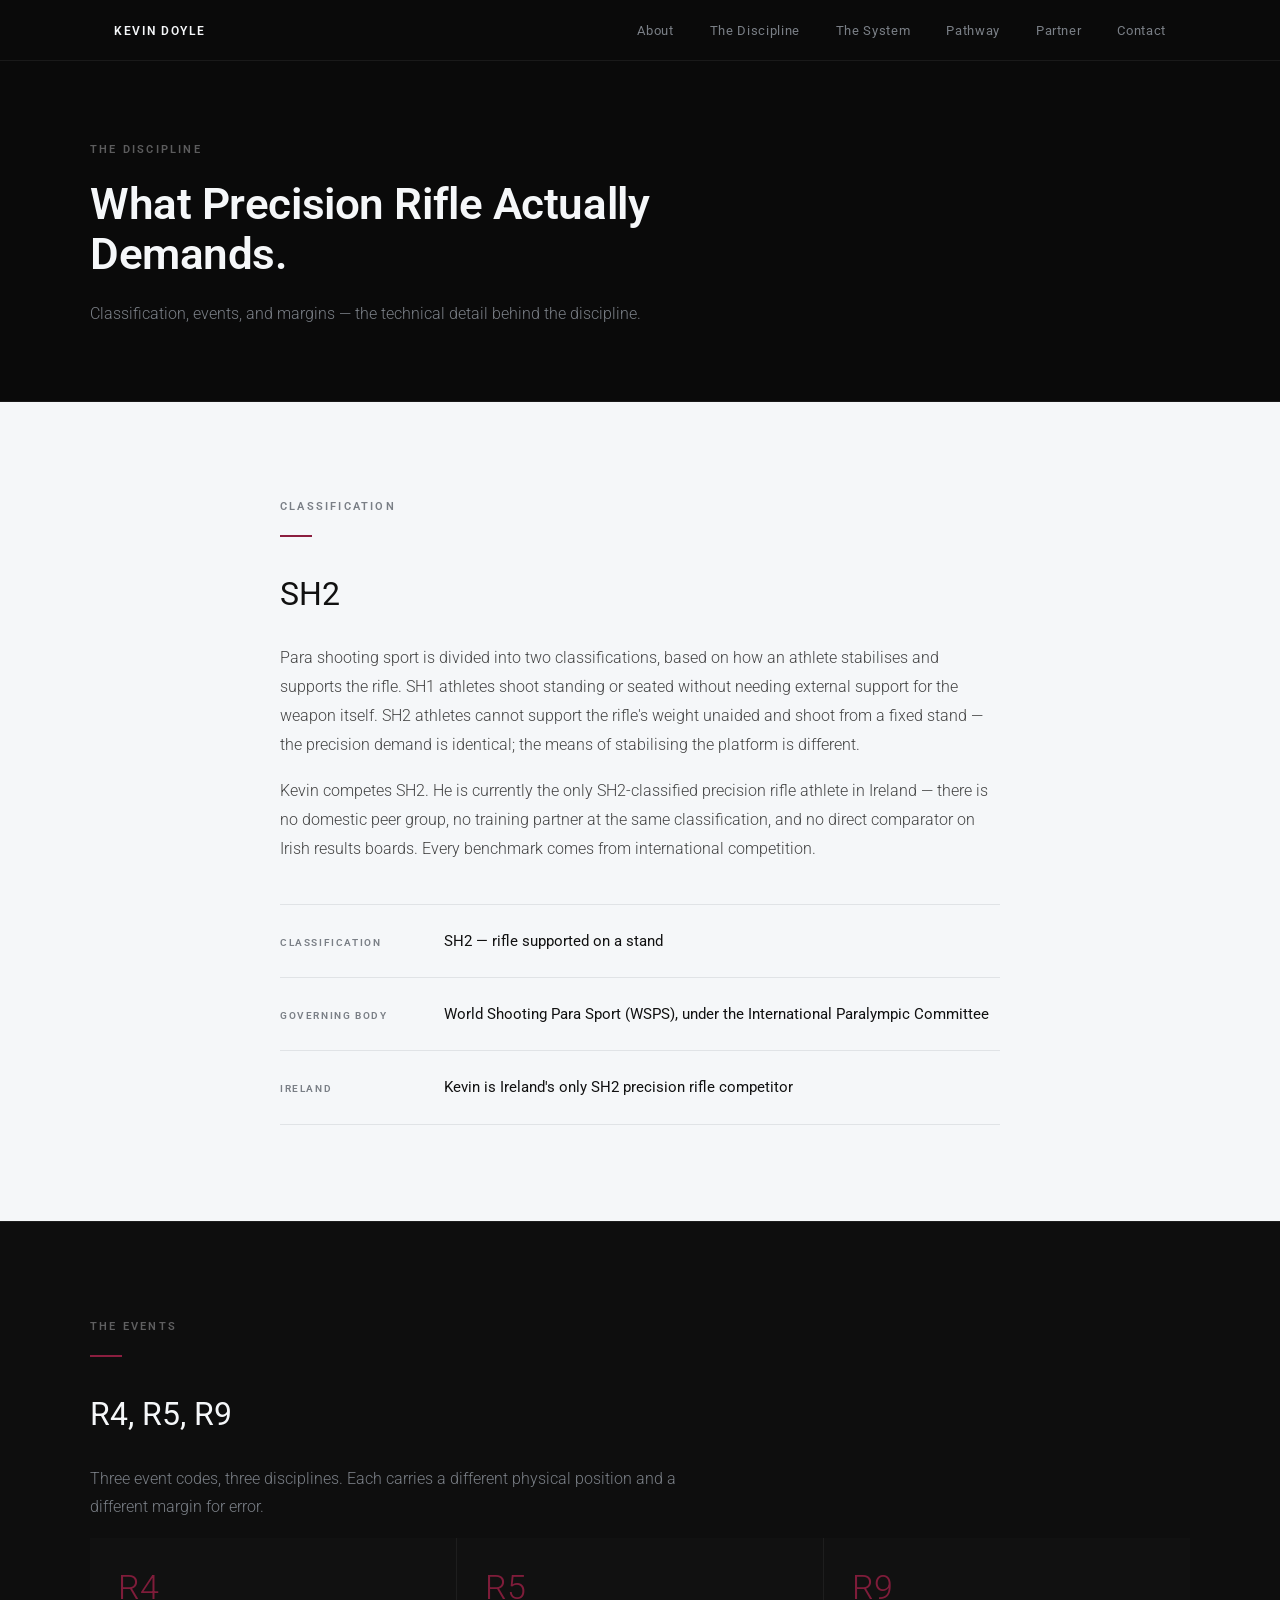
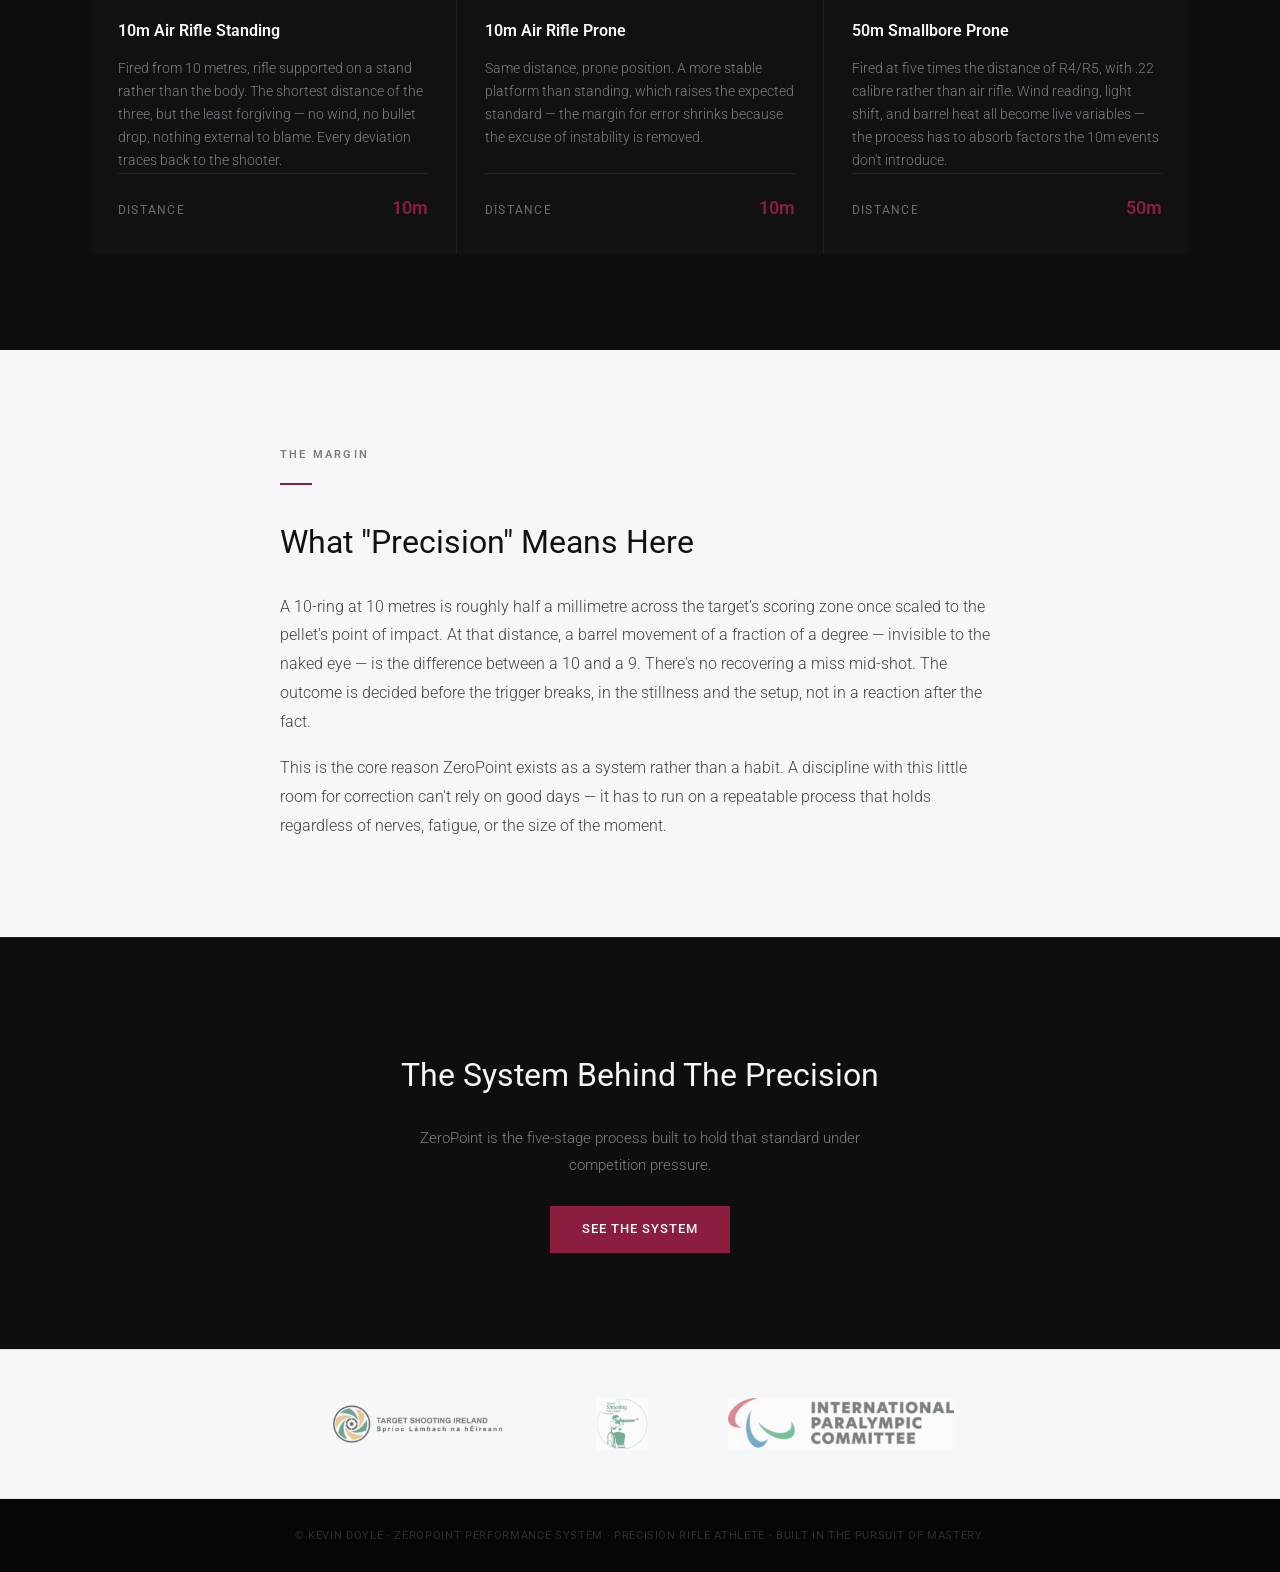
==== the-discipline.html @ f24d2ac5 "Updated pages and folders" ====
<!DOCTYPE html>
<html lang="en-GB">

<head>
    <!-- Google tag (gtag.js) -->
    <script async src="https://www.googletagmanager.com/gtag/js?id=G-MNPKL9EB6D"></script>
    <script>
        window.dataLayer = window.dataLayer || [];

        function gtag() {
            dataLayer.push(arguments);
        }
        gtag('js', new Date());

        gtag('config', 'G-MNPKL9EB6D');
    </script>
    <script type="text/javascript">
        (function (c, l, a, r, i, t, y) {
            c[a] = c[a] || function () {
                (c[a].q = c[a].q || []).push(arguments)
            };
            t = l.createElement(r);
            t.async = 1;
            t.src = "https://www.clarity.ms/tag/" + i;
            y = l.getElementsByTagName(r)[0];
            y.parentNode.insertBefore(t, y);
        })(window, document, "clarity", "script", "xsypkdxcrq");
    </script>
    <meta charset="UTF-8">
    <meta name="viewport" content="width=device-width, initial-scale=1">
    <title>The Discipline | Kevin Doyle — Precision Rifle Explained</title>
    <meta name="description"
        content="What SH2 classification means, what R4, R5 and R9 actually involve, and what a precision rifle event demands. A technical explainer for those new to the sport.">
    <meta property="og:title" content="The Discipline | Kevin Doyle">
    <meta property="og:description"
        content="What precision rifle competition actually involves — classification, events, and demand.">
    <meta property="og:url" content="https://kevindoyleparalympian.com/the-discipline.html">
    <link rel="canonical" href="https://kevindoyleparalympian.com/the-discipline.html">
    <link rel="preconnect" href="https://fonts.googleapis.com">
    <link rel="preconnect" href="https://fonts.gstatic.com" crossorigin>
    <link href="https://fonts.googleapis.com/css2?family=Roboto:ital,wght@0,300;0,400;0,500;0,600;1,300&display=swap"
        rel="stylesheet">
    <link rel="stylesheet" href="assets/CSS/styles.css">

</head>

<body>

    <!-- NAV -->
    <nav>
        <div class="nav-inner">
            <a href="index.html"><span class="nav-brand">Kevin Doyle</span></a>
            <button class="nav-toggle" aria-label="Toggle menu"
                onclick="this.nextElementSibling.classList.toggle('open')">
                <span></span><span></span><span></span>
            </button>
            <ul class="nav-links">
                <li><a href="index.html#about">About</a></li>
                <li><a href="the-discipline.html">The Discipline</a></li>
                <li><a href="zeropoint-os.html">The System</a></li>
                <li><a href="index.html#mission">Pathway</a></li>
                <li><a href="index.html#partner">Partner</a></li>
                <li><a href="index.html#contact">Contact</a></li>
            </ul>
        </div>
    </nav>

    <!-- PAGE HERO -->
    <section id="page-hero">
        <div class="page-hero-inner">
            <p class="eyebrow eyebrow--light">The Discipline</p>
            <h1 class="page-hero-title">What Precision Rifle Actually Demands.</h1>
            <p class="page-hero-sub">Classification, events, and margins — the technical detail behind the discipline.
            </p>
        </div>
    </section>

    <!-- CLASSIFICATION -->
    <section class="content-section content-section--white">
        <div class="content-inner content-inner--narrow">
            <p class="eyebrow">Classification</p>
            <div class="rule"></div>
            <h2 class="section-title">SH2</h2>
            <p class="body-text">Para shooting sport is divided into two classifications, based on how an athlete
                stabilises and supports the rifle. SH1 athletes shoot standing or seated without needing external
                support for the weapon itself. SH2 athletes cannot support the rifle's weight unaided and shoot from a
                fixed stand — the precision demand is identical; the means of stabilising the platform is different.</p>
            <p class="body-text">Kevin competes SH2. He is currently the only SH2-classified precision rifle athlete in
                Ireland — there is no domestic peer group, no training partner at the same classification, and no direct
                comparator on Irish results boards. Every benchmark comes from international competition.</p>

            <div style="margin-top: 2.5rem;">
                <div class="class-row">
                    <span class="class-label">Classification</span>
                    <span class="class-value">SH2 — rifle supported on a stand</span>
                </div>
                <div class="class-row">
                    <span class="class-label">Governing Body</span>
                    <span class="class-value">World Shooting Para Sport (WSPS), under the International Paralympic
                        Committee</span>
                </div>
                <div class="class-row">
                    <span class="class-label">Ireland</span>
                    <span class="class-value">Kevin is Ireland's only SH2 precision rifle competitor</span>
                </div>
            </div>
        </div>
    </section>

    <!-- EVENTS: R4 / R5 / R9 -->
    <section class="content-section content-section--dark">
        <div class="content-inner">
            <p class="eyebrow eyebrow--light">The Events</p>
            <div class="rule"></div>
            <h2 class="section-title" style="color: var(--cool-white);">R4, R5, R9</h2>
            <p class="body-text" style="max-width: 640px; margin-bottom: 1rem;">Three event codes, three disciplines.
                Each carries a different physical position and a different margin for error.</p>

            <div class="event-grid">
                <div class="event-card">
                    <p class="event-card-code">R4</p>
                    <h3 class="event-card-title">10m Air Rifle Standing</h3>
                    <p class="event-card-body">Fired from 10 metres, rifle supported on a stand rather than the body.
                        The shortest distance of the three, but the least forgiving — no wind, no bullet drop, nothing
                        external to blame. Every deviation traces back to the shooter.</p>
                    <div class="event-spec"><span>Distance</span><span>10m</span></div>
                </div>
                <div class="event-card">
                    <p class="event-card-code">R5</p>
                    <h3 class="event-card-title">10m Air Rifle Prone</h3>
                    <p class="event-card-body">Same distance, prone position. A more stable platform than standing,
                        which raises the expected standard — the margin for error shrinks because the excuse of
                        instability is removed.</p>
                    <div class="event-spec"><span>Distance</span><span>10m</span></div>
                </div>
                <div class="event-card">
                    <p class="event-card-code">R9</p>
                    <h3 class="event-card-title">50m Smallbore Prone</h3>
                    <p class="event-card-body">Fired at five times the distance of R4/R5, with .22 calibre rather than
                        air rifle. Wind reading, light shift, and barrel heat all become live variables — the process
                        has to absorb factors the 10m events don't introduce.</p>
                    <div class="event-spec"><span>Distance</span><span>50m</span></div>
                </div>
            </div>
        </div>
    </section>

    <!-- WHAT THE MARGIN ACTUALLY MEANS -->
    <section class="content-section content-section--white">
        <div class="content-inner content-inner--narrow">
            <p class="eyebrow">The Margin</p>
            <div class="rule"></div>
            <h2 class="section-title">What "Precision" Means Here</h2>
            <p class="body-text">A 10-ring at 10 metres is roughly half a millimetre across the target's scoring zone
                once scaled to the pellet's point of impact. At that distance, a barrel movement of a fraction of a
                degree — invisible to the naked eye — is the difference between a 10 and a 9. There's no recovering a
                miss mid-shot. The outcome is decided before the trigger breaks, in the stillness and the setup, not in
                a reaction after the fact.</p>
            <p class="body-text">This is the core reason ZeroPoint exists as a system rather than a habit. A discipline
                with this little room for correction can't rely on good days — it has to run on a repeatable process
                that holds regardless of nerves, fatigue, or the size of the moment.</p>
        </div>
    </section>

    <!-- CTA -->
    <section class="content-section content-section--dark">
        <div class="content-inner cta-band">
            <h2 class="section-title" style="color: var(--cool-white);">The System Behind The Precision</h2>
            <p class="cta-text">ZeroPoint is the five-stage process built to hold that standard under competition
                pressure.</p>
            <a href="zeropoint-os.html" class="btn btn-primary">See The System</a>
        </div>
    </section>

    <!-- LOGO BAND -->
    <div class="logo-band">
        <div class="logo-band-inner">
            <img src="assets/img/Target-Shooting-Ireland_Final_300-300x82.png" alt="Target Shooting Ireland">
            <img src="assets/img/world-shooting-para-sports-300x300.jpg" alt="World Shooting Para Sport">
            <img src="assets/img/ipc-300x69.png" alt="International Paralympic Committee">
        </div>
    </div>

    <!-- FOOTER -->
    <footer>
        <div class="footer-inner" style="max-width:var(--max-w);margin:0 auto;">
            <p class="footer-copy">© Kevin Doyle · ZeroPoint Performance System · Precision Rifle Athlete · Built in the
                pursuit of mastery.</p>
        </div>
    </footer>

</body>

</html>
---- assets/CSS/styles.css ----
/* ══════════════════════════════════════════════════
   ZEROPOINT — SHARED STYLESHEET
   Used by: index.html, the-discipline.html, zeropoint-os.html
   Any future page should link this file rather than
   duplicating styles inline.
   ══════════════════════════════════════════════════ */

/* ── TOKENS ─────────────────────────────────────── */
:root {
  --near-black: #0A0A0A;
  --cool-white: #F5F7F9;
  --primary-text: #111111;
  --mid-grey: #7A7F86;
  --crimson: #8B1E3F;
  --font: 'Roboto', sans-serif;
  --max-w: 1100px;
  --section-pad: 6rem 1.5rem;
}

/* ── RESET ──────────────────────────────────────── */
*, *::before, *::after { box-sizing: border-box; margin: 0; padding: 0; }
html { scroll-behavior: smooth; }
body {
  font-family: var(--font);
  background: var(--cool-white);
  color: var(--primary-text);
  font-size: 16px;
  line-height: 1.6;
  -webkit-font-smoothing: antialiased;
}
img { display: block; max-width: 100%; }
a { color: inherit; text-decoration: none; }

/* ── NAV ────────────────────────────────────────── */
nav { position: sticky; top: 0; z-index: 100; background: var(--near-black); border-bottom: 1px solid #1a1a1a; }
.nav-inner { max-width: var(--max-w); margin: 0 auto; padding: 0 1.5rem; height: 60px; display: flex; align-items: center; justify-content: space-between; }
.nav-brand { font-size: 12px; font-weight: 600; letter-spacing: 0.14em; text-transform: uppercase; color: var(--cool-white); }
.nav-links { display: flex; gap: 2.25rem; list-style: none; }
.nav-links a { font-size: 13px; font-weight: 400; color: var(--mid-grey); letter-spacing: 0.05em; transition: color 0.2s; }
.nav-links a:hover { color: var(--cool-white); }
.nav-toggle { display: none; flex-direction: column; gap: 5px; background: none; border: none; cursor: pointer; padding: 4px; }
.nav-toggle span { display: block; width: 22px; height: 2px; background: var(--cool-white); transition: opacity 0.2s; }

/* ── SHARED UTILITIES ───────────────────────────── */
.wrap { max-width: var(--max-w); margin: 0 auto; }
.eyebrow { font-size: 11px; font-weight: 600; letter-spacing: 0.2em; text-transform: uppercase; color: var(--mid-grey); margin-bottom: 1.25rem; }
.eyebrow--light { color: rgba(245, 247, 249, 0.35); }
.rule { width: 2rem; height: 2px; background: var(--crimson); margin-bottom: 2rem; }
.btn { display: inline-block; font-family: var(--font); font-size: 13px; font-weight: 500; letter-spacing: 0.08em; text-transform: uppercase; padding: 0.8rem 2rem; transition: opacity 0.2s; cursor: pointer; }
.btn-primary { background: var(--crimson); color: var(--cool-white); }
.btn-primary:hover { opacity: 0.82; }

/* ══════════════════════════════════════════════════
   HOMEPAGE (index.html) SECTIONS
   ══════════════════════════════════════════════════ */

/* ── HERO ───────────────────────────────────────── */
#hero {
  background-color: var(--near-black);
  background-image:
    linear-gradient(90deg, rgba(10, 10, 10, 0.96) 0%, rgba(10, 10, 10, 0.80) 55%, rgba(10, 10, 10, 0.30) 100%),
    url('../img/Video-Lead-In-Image.webp');
  background-position: center right;
  background-size: cover;
  background-repeat: no-repeat;
  min-height: 92vh;
  display: flex;
  align-items: center;
  padding: 0 1.5rem;
  position: relative;
}
#hero::before {
  content: ''; position: absolute; right: 12%; top: 50%; transform: translateY(-50%);
  width: 480px; height: 480px; border-radius: 50%; border: 1px solid rgba(255, 255, 255, 0.05); pointer-events: none;
}
#hero::after {
  content: ''; position: absolute; right: 12%; top: 50%; transform: translateY(-50%);
  width: 280px; height: 280px; border-radius: 50%; border: 1px solid rgba(139, 30, 63, 0.18); pointer-events: none;
}
.hero-inner { max-width: var(--max-w); margin: 0 auto; position: relative; z-index: 1; }
.hero-label { font-size: 11px; font-weight: 600; letter-spacing: 0.2em; text-transform: uppercase; color: var(--crimson); margin-bottom: 1.75rem; }
.hero-title { font-size: clamp(2.2rem, 5.5vw, 3.75rem); font-weight: 600; color: var(--cool-white); line-height: 1.08; max-width: 700px; margin-bottom: 1.75rem; letter-spacing: -0.01em; }
.hero-sub { font-size: 1.05rem; font-weight: 300; color: var(--mid-grey); max-width: 500px; margin-bottom: 3rem; line-height: 1.75; }
.hero-sub strong { font-weight: 500; color: rgba(245, 247, 249, 0.85); }

/* ── IDENTITY (About + Philosophy) ───────── */
#about { background: var(--near-black); padding: var(--section-pad); border-top: 1px solid #1a1a1a; }
.about-inner { max-width: var(--max-w); margin: 0 auto; display: grid; grid-template-columns: 1fr 1fr; gap: 5rem; align-items: start; }
.about-title { font-size: clamp(1.5rem, 3vw, 2.1rem); font-weight: 400; color: var(--cool-white); line-height: 1.25; margin-bottom: 1.75rem; }
.about-body { font-size: 0.975rem; font-weight: 300; color: var(--mid-grey); line-height: 1.85; }
.about-body p+p { margin-top: 1.1rem; }
.about-stats { display: flex; flex-direction: column; gap: 0; border-top: 1px solid #1e1e1e; }
.stat-row { display: grid; grid-template-columns: 1fr 2fr; gap: 1.5rem; padding: 1.5rem 0; border-bottom: 1px solid #1e1e1e; align-items: baseline; }
.stat-label { font-size: 10px; font-weight: 600; letter-spacing: 0.18em; text-transform: uppercase; color: rgba(245, 247, 249, 0.25); }
.stat-value { font-size: 0.95rem; font-weight: 400; color: var(--cool-white); line-height: 1.5; }
.stat-value strong { font-weight: 600; color: var(--cool-white); }

/* ── ZERO POINT OS (homepage summary) ────────────── */
#system { background: #0e0e0e; padding: var(--section-pad); }
.system-inner { max-width: var(--max-w); margin: 0 auto; }
.system-header { max-width: 640px; margin-bottom: 3.5rem; }
.system-title { font-size: clamp(1.4rem, 3vw, 2rem); font-weight: 400; color: var(--cool-white); margin-bottom: 0.75rem; }
.system-sub { font-size: 0.975rem; font-weight: 300; color: var(--mid-grey); line-height: 1.8; }
.system-grid { display: grid; grid-template-columns: repeat(5, 1fr); gap: 1px; background: #1e1e1e; }
.system-card { background: #111; padding: 1.75rem 1.4rem; }
.system-card-num { font-size: 34px; font-weight: 300; letter-spacing: 0; color: var(--crimson); margin-bottom: 1rem; line-height: 1; opacity: 0.85; }
.system-card-title { font-size: 0.9rem; font-weight: 600; color: var(--cool-white); margin-bottom: 0.6rem; letter-spacing: 0.02em; }
.system-card-body { font-size: 0.8rem; font-weight: 300; color: var(--mid-grey); line-height: 1.6; }
.system-cta { margin-top: 3.5rem; margin-bottom: 3.5rem; text-align: center; }
.system-cta-link { display: inline-block; font-size: 0.85rem; font-weight: 500; letter-spacing: 0.04em; color: var(--cool-white); border-bottom: 1px solid var(--crimson); padding-bottom: 0.3rem; transition: opacity 0.2s; }
.system-cta-link:hover { opacity: 0.75; }

/* ── PATHWAY ─────────────────────────────────────── */
#mission { background: var(--cool-white); padding: var(--section-pad); border-top: 1px solid #e0e3e6; }
.mission-inner { max-width: var(--max-w); margin: 0 auto; display: grid; grid-template-columns: 1fr 1fr; gap: 5rem; align-items: start; }
.mission-title { font-size: clamp(1.4rem, 3vw, 2rem); font-weight: 400; color: var(--primary-text); margin-bottom: 1.5rem; }
.mission-body { font-size: 0.975rem; font-weight: 300; color: #444; line-height: 1.85; margin-bottom: 2.5rem; }

.timeline { display: flex; flex-direction: column; gap: 0; position: relative; }
.timeline-item { display: grid; grid-template-columns: 90px 1fr; gap: 1.5rem; padding: 1.25rem 0; border-bottom: 1px solid #e0e3e6; align-items: baseline; border-left: 2px solid transparent; padding-left: 1.1rem; margin-left: -1.1rem; }
.timeline-item:first-child { border-top: 1px solid #e0e3e6; }
.timeline-date { font-size: 10px; font-weight: 600; letter-spacing: 0.16em; text-transform: uppercase; color: var(--mid-grey); padding-top: 2px; }
.timeline-event { font-size: 0.925rem; font-weight: 400; color: var(--primary-text); line-height: 1.5; }
.timeline-event strong { font-weight: 600; color: var(--crimson); }
.timeline-item--future .timeline-event { color: var(--mid-grey); }
.timeline-item--future .timeline-date { color: rgba(122, 127, 134, 0.5); }
.timeline-item--done { border-left-color: var(--mid-grey); }
.timeline-item--current { border-left-color: var(--crimson); }
.timeline-item--current .timeline-date { color: var(--crimson); }
.timeline-item--future { border-left-color: #d8dbde; }
.timeline-status { display: inline-block; font-size: 9px; font-weight: 600; letter-spacing: 0.14em; text-transform: uppercase; margin-left: 0.6rem; padding: 0.15rem 0.5rem; border: 1px solid currentColor; }
.timeline-item--current .timeline-status { color: var(--crimson); }
.timeline-item--done .timeline-status { color: var(--mid-grey); }
.timeline-item--future .timeline-status { color: #b8bcc1; }

.mission-quote-block { padding-top: 1rem; }
.mission-quote { font-size: 1.35rem; font-weight: 300; color: var(--primary-text); line-height: 1.55; font-style: italic; padding-left: 1.5rem; border-left: 2px solid var(--crimson); margin-bottom: 1.5rem; }
.mission-quote-sub { font-size: 0.9rem; font-weight: 300; color: #555; line-height: 1.8; }
.mission-quote-sub em { display: block; font-style: normal; color: var(--mid-grey); font-size: 0.8rem; letter-spacing: 0.04em; text-transform: uppercase; margin-bottom: 0.9rem; }

/* ── PARTNER ────────────────────────────────────── */
#partner { background: var(--near-black); padding: var(--section-pad); }
.partner-inner { max-width: var(--max-w); margin: 0 auto; }
.partner-header { max-width: 640px; margin-bottom: 4rem; }
.partner-title { font-size: clamp(1.4rem, 3vw, 2rem); font-weight: 400; color: var(--cool-white); margin-bottom: 1.25rem; }
.partner-lead { font-size: 1rem; font-weight: 300; color: var(--mid-grey); line-height: 1.85; }
.partner-grid { display: grid; grid-template-columns: repeat(3, 1fr); gap: 1px; background: #1e1e1e; margin-bottom: 3.5rem; }
.partner-card { background: #111; padding: 2.25rem 2rem; }
.partner-card-title { font-size: 10px; font-weight: 600; letter-spacing: 0.2em; text-transform: uppercase; color: var(--crimson); margin-bottom: 1.25rem; }
.partner-card-body { font-size: 0.925rem; font-weight: 300; color: var(--mid-grey); line-height: 1.8; }
.partner-card-list { list-style: none; display: flex; flex-direction: column; gap: 0.6rem; }
.partner-card-list li { display: flex; align-items: flex-start; gap: 0.75rem; font-size: 0.925rem; font-weight: 300; color: var(--mid-grey); line-height: 1.55; }
.partner-card-list li::before { content: ''; display: block; flex-shrink: 0; width: 4px; height: 4px; border-radius: 50%; background: var(--mid-grey); margin-top: 0.6em; }
.partner-closing { padding-top: 1rem; border-top: 1px solid #1e1e1e; display: flex; align-items: center; justify-content: space-between; gap: 2rem; flex-wrap: wrap; }
.partner-closing-text { font-size: 1rem; font-weight: 300; color: rgba(245, 247, 249, 0.6); max-width: 520px; line-height: 1.75; }

/* ── CONTACT ────────────────────────────────────── */
#contact { background: var(--cool-white); padding: var(--section-pad); border-top: 1px solid #e0e3e6; }
.contact-inner { max-width: var(--max-w); margin: 0 auto; display: grid; grid-template-columns: 1fr 1fr; gap: 5rem; align-items: start; }
.contact-title { font-size: clamp(1.4rem, 3vw, 2rem); font-weight: 400; color: var(--primary-text); margin-bottom: 1.25rem; }
.contact-body { font-size: 0.975rem; font-weight: 300; color: #444; line-height: 1.85; margin-bottom: 2rem; }
.contact-email { display: inline-block; font-size: 0.975rem; font-weight: 500; color: var(--crimson); letter-spacing: 0.02em; margin-bottom: 0.5rem; }
.contact-email:hover { opacity: 0.75; }
.contact-response { font-size: 0.85rem; font-weight: 300; color: var(--mid-grey); margin-top: 0.5rem; }
.contact-detail { font-size: 0.9rem; font-weight: 300; color: #555; line-height: 1.85; padding-top: 2rem; border-top: 1px solid #e0e3e6; }
.contact-detail p+p { margin-top: 1rem; }

/* ══════════════════════════════════════════════════
   PAGE HERO — used by the-discipline.html, zeropoint-os.html
   (and any future dedicated page)
   ══════════════════════════════════════════════════ */
#page-hero { background: var(--near-black); padding: 5rem 1.5rem 4.5rem; border-bottom: 1px solid #1a1a1a; }
.page-hero-inner { max-width: var(--max-w); margin: 0 auto; }
.page-hero-title { font-size: clamp(1.9rem, 4.5vw, 2.75rem); font-weight: 600; color: var(--cool-white); line-height: 1.15; max-width: 640px; margin-bottom: 1.25rem; letter-spacing: -0.01em; }
.page-hero-sub { font-size: 1rem; font-weight: 300; color: var(--mid-grey); max-width: 560px; line-height: 1.8; }

/* ══════════════════════════════════════════════════
   THE-DISCIPLINE.HTML SECTIONS
   ══════════════════════════════════════════════════ */
.content-section { padding: var(--section-pad); }
.content-section--white { background: var(--cool-white); }
.content-section--dark { background: #0e0e0e; border-top: 1px solid #1e1e1e; }
.content-inner { max-width: var(--max-w); margin: 0 auto; }
.content-inner--narrow { max-width: 720px; margin: 0 auto; }
.section-title { font-size: clamp(1.4rem, 3vw, 2rem); font-weight: 400; margin-bottom: 1.5rem; }
.content-section--white .section-title { color: var(--primary-text); }
.content-section--dark .section-title { color: var(--cool-white); }
.body-text { font-size: 0.975rem; font-weight: 300; line-height: 1.85; }
.content-section--white .body-text { color: #444; }
.content-section--dark .body-text { color: var(--mid-grey); }
.body-text + .body-text { margin-top: 1.1rem; }

.class-row { display: grid; grid-template-columns: 140px 1fr; gap: 1.5rem; padding: 1.5rem 0; border-bottom: 1px solid #e0e3e6; align-items: baseline; }
.class-row:first-child { border-top: 1px solid #e0e3e6; }
.class-label { font-size: 10px; font-weight: 600; letter-spacing: 0.16em; text-transform: uppercase; color: var(--mid-grey); }
.class-value { font-size: 0.95rem; font-weight: 400; color: var(--primary-text); line-height: 1.6; }
.class-value strong { font-weight: 600; color: var(--crimson); }

.event-grid { display: grid; grid-template-columns: repeat(3, 1fr); gap: 1px; background: #1e1e1e; margin-top: 1rem; }
.event-card { background: #111; padding: 2rem 1.75rem; display: flex; flex-direction: column; height: 100%; }
.event-card-code { font-size: 34px; font-weight: 300; letter-spacing: 0; color: var(--crimson); margin-bottom: 1rem; line-height: 1; opacity: 0.9; }
.event-card-title { font-size: 1rem; font-weight: 600; color: var(--cool-white); margin-bottom: 0.9rem; line-height: 1.4; }
.event-card-body { font-size: 0.85rem; font-weight: 300; color: var(--mid-grey); line-height: 1.7; }
.event-card-body + .event-card-body { margin-top: 0.75rem; }
.event-spec { display: flex; justify-content: space-between; align-items: baseline; font-size: 0.78rem; color: rgba(245,247,249,0.4); margin-top: auto; padding-top: 1.25rem; border-top: 1px solid #222; letter-spacing: 0.02em; }
.event-spec span:first-child { text-transform: uppercase; letter-spacing: 0.1em; }
.event-spec span:last-child { color: var(--crimson); font-size: 1.1rem; font-weight: 600; letter-spacing: 0; }

.margin-block { display: grid; grid-template-columns: 1fr 1fr; gap: 3rem; margin-top: 1rem; }
.margin-stat { padding: 1.75rem 0; border-top: 1px solid #e0e3e6; }
.margin-stat-num { font-size: 2.1rem; font-weight: 300; color: var(--crimson); line-height: 1; margin-bottom: 0.75rem; }
.margin-stat-label { font-size: 0.85rem; font-weight: 400; color: #444; line-height: 1.6; }

.cta-band { text-align: center; padding-top: 1rem; }
.cta-text { font-size: 0.95rem; font-weight: 300; color: var(--mid-grey); max-width: 480px; margin: 0 auto 1.75rem; line-height: 1.75; }

/* ══════════════════════════════════════════════════
   ZEROPOINT-OS.HTML SECTIONS
   ══════════════════════════════════════════════════ */
#framing { background: var(--cool-white); padding: 4.5rem 1.5rem; border-bottom: 1px solid #e0e3e6; }
.framing-inner { max-width: 720px; margin: 0 auto; }
.framing-quote { font-size: 1.35rem; font-weight: 300; color: var(--primary-text); line-height: 1.55; font-style: italic; padding-left: 1.5rem; border-left: 2px solid var(--crimson); margin-bottom: 1.5rem; }
.framing-body { font-size: 0.975rem; font-weight: 300; color: #444; line-height: 1.85; }

.stage { padding: 4.5rem 1.5rem; border-bottom: 1px solid #1e1e1e; }
.stage--dark { background: #0e0e0e; }
.stage--darker { background: var(--near-black); }
.stage-inner { max-width: var(--max-w); margin: 0 auto; display: grid; grid-template-columns: 140px 1fr; gap: 3rem; align-items: start; }
.stage-num { font-size: 56px; font-weight: 300; color: var(--crimson); line-height: 1; opacity: 0.85; }
.stage-title { font-size: clamp(1.3rem, 2.5vw, 1.65rem); font-weight: 500; color: var(--cool-white); margin-bottom: 1.25rem; letter-spacing: 0.01em; }
.stage-body { font-size: 0.95rem; font-weight: 300; color: var(--mid-grey); line-height: 1.85; max-width: 640px; }
.stage-body p + p { margin-top: 1rem; }
.stage-apply { margin-top: 1.5rem; padding-top: 1.5rem; border-top: 1px solid #222; display: grid; grid-template-columns: 100px 1fr; gap: 1.25rem; }
.stage-apply-label { font-size: 10px; font-weight: 600; letter-spacing: 0.16em; text-transform: uppercase; color: rgba(245,247,249,0.3); padding-top: 2px; }
.stage-apply-body { font-size: 0.875rem; font-weight: 300; color: rgba(245,247,249,0.6); line-height: 1.7; max-width: 560px; }

#summary { background: var(--cool-white); padding: var(--section-pad); border-top: 1px solid #e0e3e6; }
.summary-inner { max-width: 720px; margin: 0 auto; text-align: center; }
.summary-title { font-size: clamp(1.4rem, 3vw, 2rem); font-weight: 400; color: var(--primary-text); margin-bottom: 1.25rem; }
.summary-body { font-size: 0.975rem; font-weight: 300; color: #444; line-height: 1.85; margin-bottom: 2.25rem; max-width: 560px; margin-left: auto; margin-right: auto; }

/* ══════════════════════════════════════════════════
   LOGO BAND & FOOTER — every page
   ══════════════════════════════════════════════════ */
.logo-band { background: var(--cool-white); padding: 3rem 1.5rem; border-top: 1px solid #e0e3e6; border-bottom: 1px solid #e0e3e6; }
.logo-band-inner { max-width: var(--max-w); margin: 0 auto; display: flex; align-items: center; justify-content: center; gap: 5rem; flex-wrap: wrap; }
.logo-band-inner img { height: 52px; width: auto; object-fit: contain; opacity: 0.6; filter: grayscale(30%); transition: opacity 0.2s; }
.logo-band-inner img:hover { opacity: 0.9; }

footer { background: #060606; padding: 1.75rem 1.5rem; }
.footer-copy { font-size: 11px; font-weight: 400; color: #2e2e2e; letter-spacing: 0.06em; text-align: center; text-transform: uppercase; }

/* ══════════════════════════════════════════════════
   RESPONSIVE — merged from all three pages
   ══════════════════════════════════════════════════ */
@media (max-width: 900px) {
  .about-inner, .mission-inner, .contact-inner { grid-template-columns: 1fr; gap: 3rem; }
  .system-grid { grid-template-columns: repeat(2, 1fr); }
  .partner-grid { grid-template-columns: 1fr; }
  .margin-block { grid-template-columns: 1fr; gap: 1rem; }
  .event-grid { grid-template-columns: 1fr; }
  .logo-band-inner { gap: 2.5rem; }
}

@media (max-width: 700px) {
  .stage-inner { grid-template-columns: 1fr; gap: 1rem; }
  .stage-num { font-size: 40px; }
  .stage-apply { grid-template-columns: 1fr; gap: 0.5rem; }
}

@media (max-width: 600px) {
  :root { --section-pad: 4rem 1.25rem; }
  .nav-links {
    display: none; flex-direction: column; position: absolute; top: 60px; left: 0; right: 0;
    background: var(--near-black); border-top: 1px solid #1a1a1a; padding: 1.25rem 1.5rem; gap: 1.1rem;
  }
  .nav-links.open { display: flex; }
  .nav-toggle { display: flex; }
  .system-grid { grid-template-columns: 1fr; }
  .partner-closing { flex-direction: column; align-items: flex-start; }
  .class-row { grid-template-columns: 1fr; gap: 0.4rem; }
  .logo-band-inner img { height: 38px; }
}
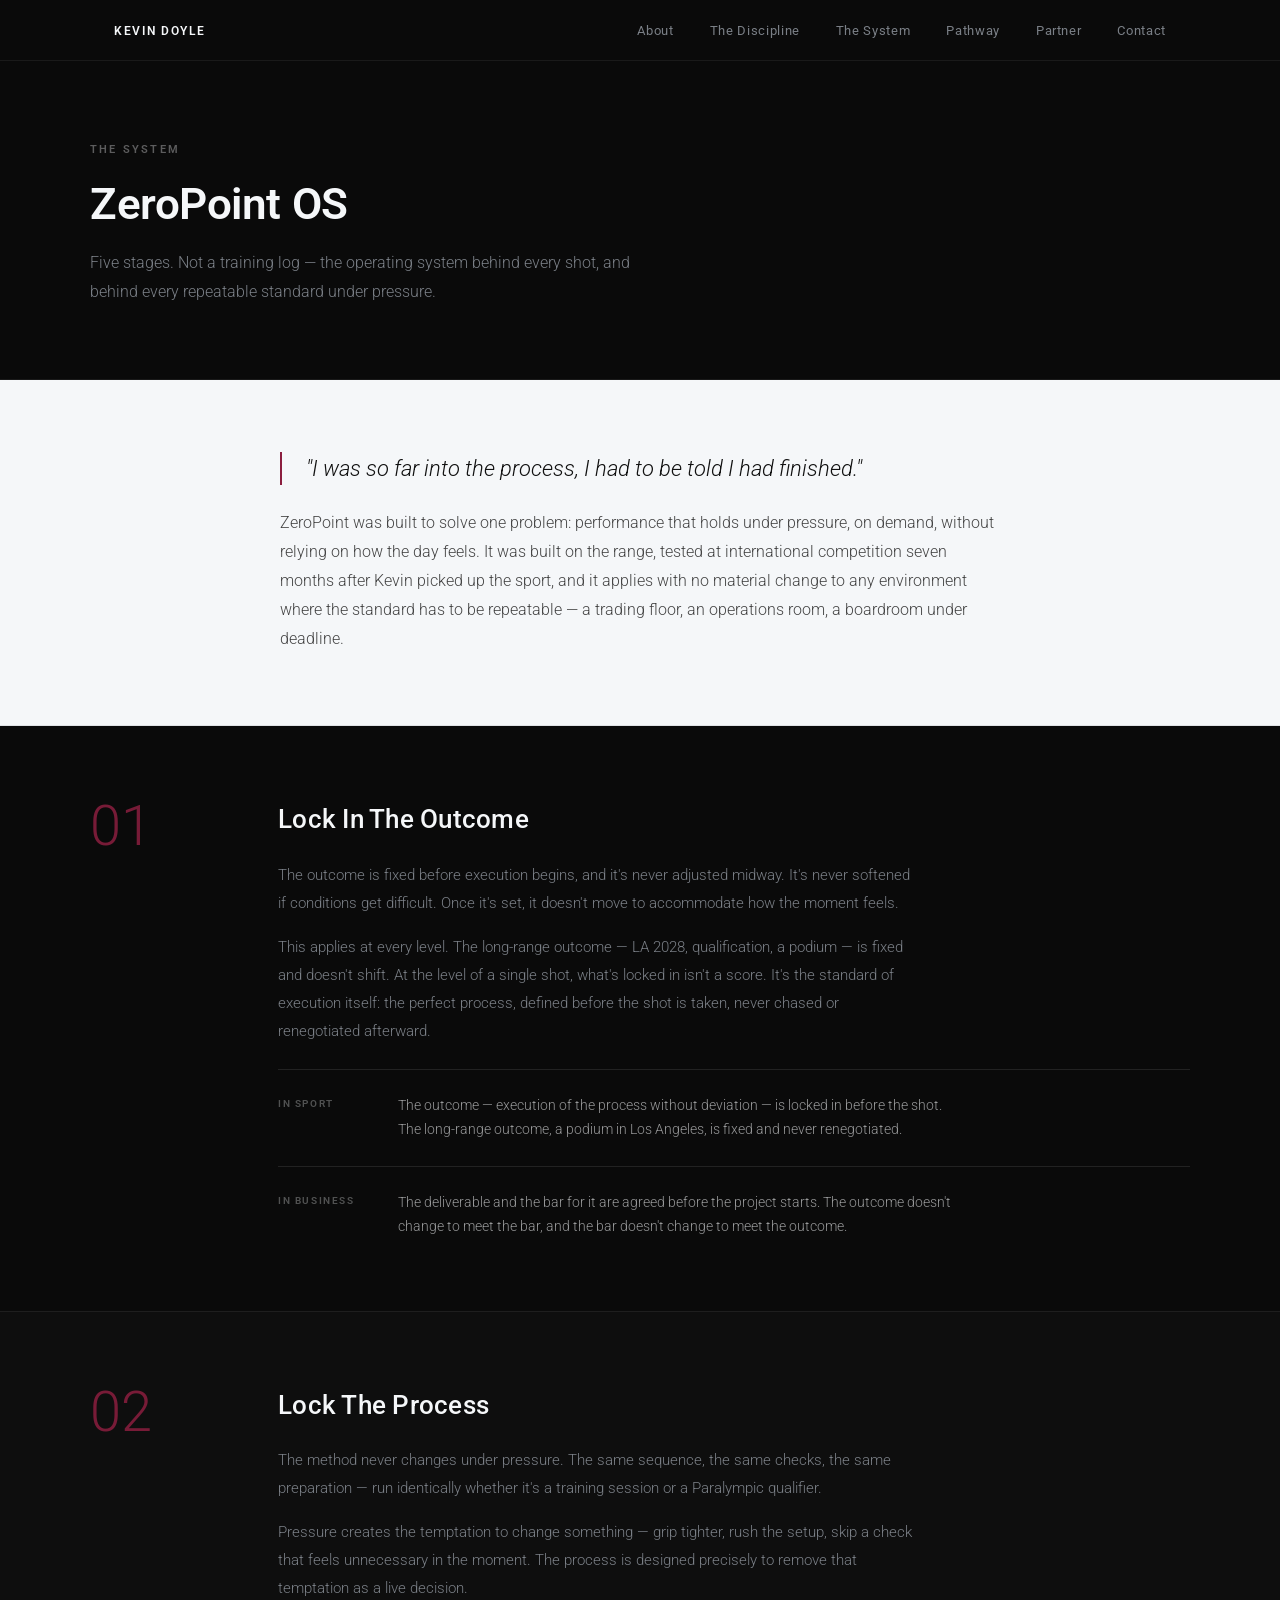
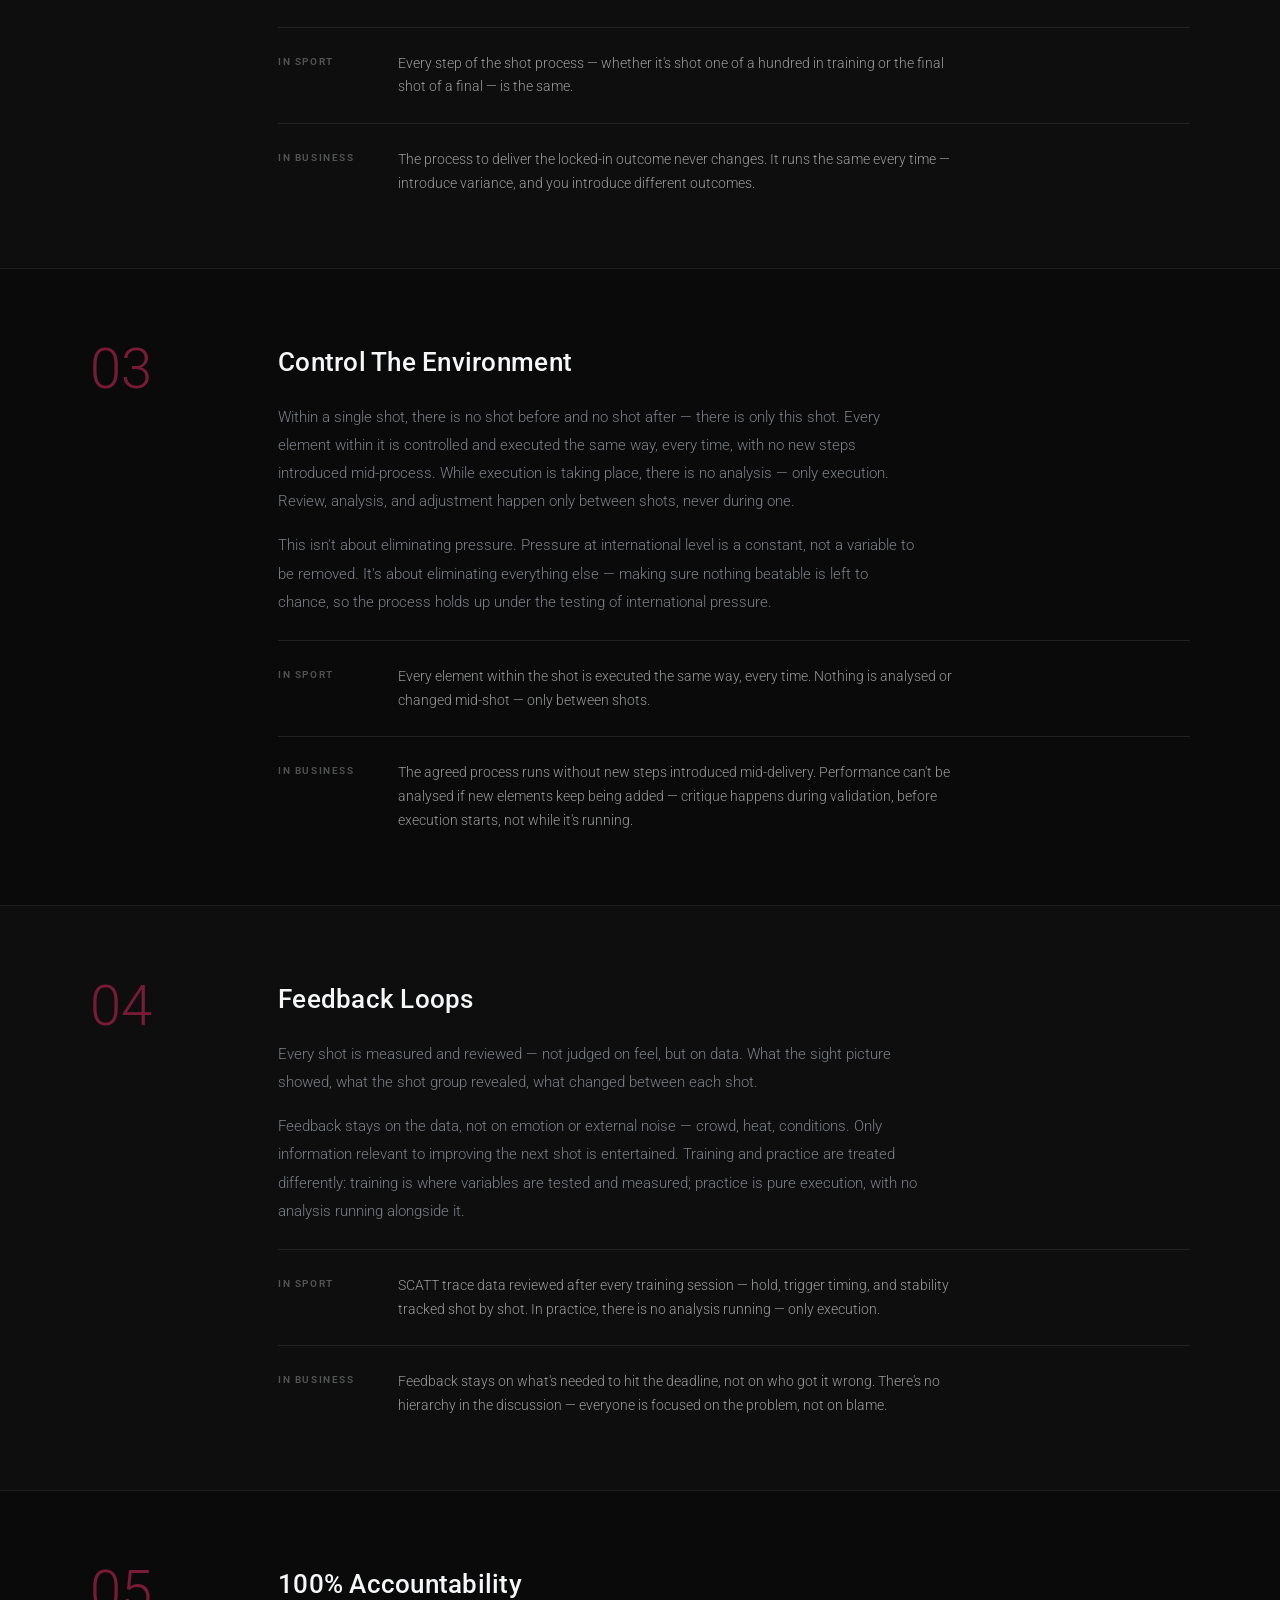
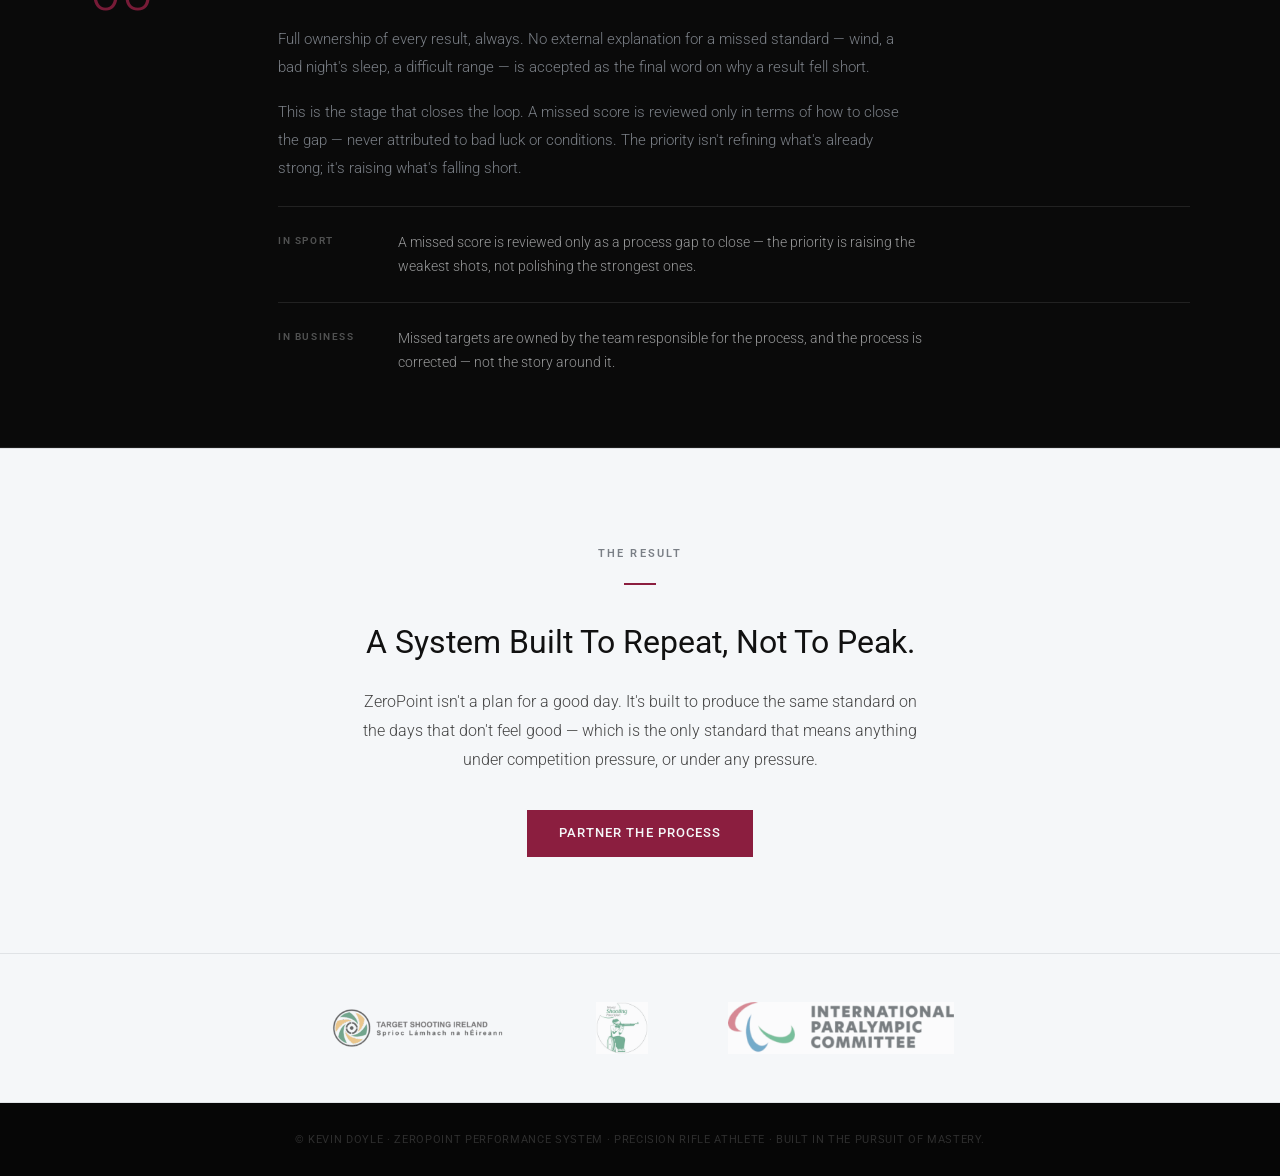
==== commit f0ff1a2b: "Styled Css" ====
--- a/the-discipline.html
+++ b/the-discipline.html
@@ -28,14 +28,16 @@
     </script>
     <meta charset="UTF-8">
     <meta name="viewport" content="width=device-width, initial-scale=1">
-    <title>The Discipline | Kevin Doyle — Precision Rifle Explained</title>
+    <title>ZeroPoint OS | Kevin Doyle — The System Behind The Standard</title>
     <meta name="description"
-        content="What SH2 classification means, what R4, R5 and R9 actually involve, and what a precision rifle event demands. A technical explainer for those new to the sport.">
-    <meta property="og:title" content="The Discipline | Kevin Doyle">
+        content="ZeroPoint OS: the five-stage operating system behind repeatable performance under pressure. Built for competition. Built to transfer.">
+    <meta property="og:title" content="ZeroPoint OS | Kevin Doyle">
     <meta property="og:description"
-        content="What precision rifle competition actually involves — classification, events, and demand.">
-    <meta property="og:url" content="https://kevindoyleparalympian.com/the-discipline.html">
-    <link rel="canonical" href="https://kevindoyleparalympian.com/the-discipline.html">
+        content="The five-stage operating system behind repeatable performance under pressure.">
+    <meta property="og:type" content="website">
+    <meta property="og:image" content="https://kevindoyleparalympian.com/assets/img/Video-Lead-In-Image.webp">
+    <meta property="og:url" content="https://kevindoyleparalympian.com/zeropoint-os.html">
+    <link rel="canonical" href="https://kevindoyleparalympian.com/zeropoint-os.html">
     <link rel="preconnect" href="https://fonts.googleapis.com">
     <link rel="preconnect" href="https://fonts.gstatic.com" crossorigin>
     <link href="https://fonts.googleapis.com/css2?family=Roboto:ital,wght@0,300;0,400;0,500;0,600;1,300&display=swap"
@@ -68,107 +70,181 @@
     <!-- PAGE HERO -->
     <section id="page-hero">
         <div class="page-hero-inner">
-            <p class="eyebrow eyebrow--light">The Discipline</p>
-            <h1 class="page-hero-title">What Precision Rifle Actually Demands.</h1>
-            <p class="page-hero-sub">Classification, events, and margins — the technical detail behind the discipline.
-            </p>
-        </div>
-    </section>
-
-    <!-- CLASSIFICATION -->
-    <section class="content-section content-section--white">
-        <div class="content-inner content-inner--narrow">
-            <p class="eyebrow">Classification</p>
-            <div class="rule"></div>
-            <h2 class="section-title">SH2</h2>
-            <p class="body-text">Para shooting sport is divided into two classifications, based on how an athlete
-                stabilises and supports the rifle. SH1 athletes shoot standing or seated without needing external
-                support for the weapon itself. SH2 athletes cannot support the rifle's weight unaided and shoot from a
-                fixed stand — the precision demand is identical; the means of stabilising the platform is different.</p>
-            <p class="body-text">Kevin competes SH2. He is currently the only SH2-classified precision rifle athlete in
-                Ireland — there is no domestic peer group, no training partner at the same classification, and no direct
-                comparator on Irish results boards. Every benchmark comes from international competition.</p>
-
-            <div style="margin-top: 2.5rem;">
-                <div class="class-row">
-                    <span class="class-label">Classification</span>
-                    <span class="class-value">SH2 — rifle supported on a stand</span>
-                </div>
-                <div class="class-row">
-                    <span class="class-label">Governing Body</span>
-                    <span class="class-value">World Shooting Para Sport (WSPS), under the International Paralympic
-                        Committee</span>
-                </div>
-                <div class="class-row">
-                    <span class="class-label">Ireland</span>
-                    <span class="class-value">Kevin is Ireland's only SH2 precision rifle competitor</span>
-                </div>
-            </div>
-        </div>
-    </section>
-
-    <!-- EVENTS: R4 / R5 / R9 -->
-    <section class="content-section content-section--dark">
-        <div class="content-inner">
-            <p class="eyebrow eyebrow--light">The Events</p>
-            <div class="rule"></div>
-            <h2 class="section-title" style="color: var(--cool-white);">R4, R5, R9</h2>
-            <p class="body-text" style="max-width: 640px; margin-bottom: 1rem;">Three event codes, three disciplines.
-                Each carries a different physical position and a different margin for error.</p>
-
-            <div class="event-grid">
-                <div class="event-card">
-                    <p class="event-card-code">R4</p>
-                    <h3 class="event-card-title">10m Air Rifle Standing</h3>
-                    <p class="event-card-body">Fired from 10 metres, rifle supported on a stand rather than the body.
-                        The shortest distance of the three, but the least forgiving — no wind, no bullet drop, nothing
-                        external to blame. Every deviation traces back to the shooter.</p>
-                    <div class="event-spec"><span>Distance</span><span>10m</span></div>
-                </div>
-                <div class="event-card">
-                    <p class="event-card-code">R5</p>
-                    <h3 class="event-card-title">10m Air Rifle Prone</h3>
-                    <p class="event-card-body">Same distance, prone position. A more stable platform than standing,
-                        which raises the expected standard — the margin for error shrinks because the excuse of
-                        instability is removed.</p>
-                    <div class="event-spec"><span>Distance</span><span>10m</span></div>
-                </div>
-                <div class="event-card">
-                    <p class="event-card-code">R9</p>
-                    <h3 class="event-card-title">50m Smallbore Prone</h3>
-                    <p class="event-card-body">Fired at five times the distance of R4/R5, with .22 calibre rather than
-                        air rifle. Wind reading, light shift, and barrel heat all become live variables — the process
-                        has to absorb factors the 10m events don't introduce.</p>
-                    <div class="event-spec"><span>Distance</span><span>50m</span></div>
-                </div>
-            </div>
-        </div>
-    </section>
-
-    <!-- WHAT THE MARGIN ACTUALLY MEANS -->
-    <section class="content-section content-section--white">
-        <div class="content-inner content-inner--narrow">
-            <p class="eyebrow">The Margin</p>
-            <div class="rule"></div>
-            <h2 class="section-title">What "Precision" Means Here</h2>
-            <p class="body-text">A 10-ring at 10 metres is roughly half a millimetre across the target's scoring zone
-                once scaled to the pellet's point of impact. At that distance, a barrel movement of a fraction of a
-                degree — invisible to the naked eye — is the difference between a 10 and a 9. There's no recovering a
-                miss mid-shot. The outcome is decided before the trigger breaks, in the stillness and the setup, not in
-                a reaction after the fact.</p>
-            <p class="body-text">This is the core reason ZeroPoint exists as a system rather than a habit. A discipline
-                with this little room for correction can't rely on good days — it has to run on a repeatable process
-                that holds regardless of nerves, fatigue, or the size of the moment.</p>
-        </div>
-    </section>
-
-    <!-- CTA -->
-    <section class="content-section content-section--dark">
-        <div class="content-inner cta-band">
-            <h2 class="section-title" style="color: var(--cool-white);">The System Behind The Precision</h2>
-            <p class="cta-text">ZeroPoint is the five-stage process built to hold that standard under competition
-                pressure.</p>
-            <a href="zeropoint-os.html" class="btn btn-primary">See The System</a>
+            <p class="eyebrow eyebrow--light">The System</p>
+            <h1 class="page-hero-title">ZeroPoint OS</h1>
+            <p class="page-hero-sub">Five stages. Not a training log — the operating system behind every shot, and
+                behind every repeatable standard under pressure.</p>
+        </div>
+    </section>
+
+    <!-- FRAMING -->
+    <section id="framing">
+        <div class="framing-inner">
+            <p class="framing-quote">"I was so far into the process, I had to be told I had finished."</p>
+            <p class="framing-body">ZeroPoint was built to solve one problem: performance that holds under pressure, on
+                demand, without relying on how the day feels. It was built on the range, tested at international
+                competition seven months after Kevin picked up the sport, and it applies with no material change to any
+                environment where the standard has to be repeatable — a trading floor, an operations room, a boardroom
+                under deadline.</p>
+        </div>
+    </section>
+
+    <!-- STAGE 01 -->
+    <section class="stage stage--darker">
+        <div class="stage-inner">
+            <p class="stage-num">01</p>
+            <div>
+                <h2 class="stage-title">Lock In The Outcome</h2>
+                <div class="stage-body">
+                    <p>The outcome is fixed before execution begins, and it's never adjusted midway. It's never softened
+                        if conditions get difficult. Once it's set, it doesn't move to accommodate how the moment feels.
+                    </p>
+                    <p>This applies at every level. The long-range outcome — LA 2028, qualification, a podium — is fixed
+                        and doesn't shift. At the level of a single shot, what's locked in isn't a score. It's the
+                        standard of execution itself: the perfect process, defined before the shot is taken, never
+                        chased or renegotiated afterward.</p>
+                </div>
+                <div class="stage-apply">
+                    <span class="stage-apply-label">In Sport</span>
+                    <span class="stage-apply-body">The outcome — execution of the process without deviation — is locked
+                        in before the shot. The long-range outcome, a podium in Los Angeles, is fixed and never
+                        renegotiated.</span>
+                </div>
+                <div class="stage-apply">
+                    <span class="stage-apply-label">In Business</span>
+                    <span class="stage-apply-body">The deliverable and the bar for it are agreed before the project
+                        starts. The outcome doesn't change to meet the bar, and the bar doesn't change to meet the
+                        outcome.</span>
+                </div>
+            </div>
+        </div>
+    </section>
+
+    <!-- STAGE 02 -->
+    <section class="stage stage--dark">
+        <div class="stage-inner">
+            <p class="stage-num">02</p>
+            <div>
+                <h2 class="stage-title">Lock The Process</h2>
+                <div class="stage-body">
+                    <p>The method never changes under pressure. The same sequence, the same checks, the same preparation
+                        — run identically whether it's a training session or a Paralympic qualifier.</p>
+                    <p>Pressure creates the temptation to change something — grip tighter, rush the setup, skip a check
+                        that feels unnecessary in the moment. The process is designed precisely to remove that
+                        temptation as a live decision.</p>
+                </div>
+                <div class="stage-apply">
+                    <span class="stage-apply-label">In Sport</span>
+                    <span class="stage-apply-body">Every step of the shot process — whether it's shot one of a hundred
+                        in training or the final shot of a final — is the same.</span>
+                </div>
+                <div class="stage-apply">
+                    <span class="stage-apply-label">In Business</span>
+                    <span class="stage-apply-body">The process to deliver the locked-in outcome never changes. It runs
+                        the same every time — introduce variance, and you introduce different outcomes.</span>
+                </div>
+            </div>
+        </div>
+    </section>
+
+    <!-- STAGE 03 -->
+    <section class="stage stage--darker">
+        <div class="stage-inner">
+            <p class="stage-num">03</p>
+            <div>
+                <h2 class="stage-title">Control The Environment</h2>
+                <div class="stage-body">
+                    <p>Within a single shot, there is no shot before and no shot after — there is only this shot. Every
+                        element within it is controlled and executed the same way, every time, with no new steps
+                        introduced mid-process. While execution is taking place, there is no analysis — only execution.
+                        Review, analysis, and adjustment happen only between shots, never during one.</p>
+                    <p>This isn't about eliminating pressure. Pressure at international level is a constant, not a
+                        variable to be removed. It's about eliminating everything else — making sure nothing beatable is
+                        left to chance, so the process holds up under the testing of international pressure.</p>
+                </div>
+                <div class="stage-apply">
+                    <span class="stage-apply-label">In Sport</span>
+                    <span class="stage-apply-body">Every element within the shot is executed the same way, every time.
+                        Nothing is analysed or changed mid-shot — only between shots.</span>
+                </div>
+                <div class="stage-apply">
+                    <span class="stage-apply-label">In Business</span>
+                    <span class="stage-apply-body">The agreed process runs without new steps introduced mid-delivery.
+                        Performance can't be analysed if new elements keep being added — critique happens during
+                        validation, before execution starts, not while it's running.</span>
+                </div>
+            </div>
+        </div>
+    </section>
+
+    <!-- STAGE 04 -->
+    <section class="stage stage--dark">
+        <div class="stage-inner">
+            <p class="stage-num">04</p>
+            <div>
+                <h2 class="stage-title">Feedback Loops</h2>
+                <div class="stage-body">
+                    <p>Every shot is measured and reviewed — not judged on feel, but on data. What the sight picture
+                        showed, what the shot group revealed, what changed between each shot.</p>
+                    <p>Feedback stays on the data, not on emotion or external noise — crowd, heat, conditions. Only
+                        information relevant to improving the next shot is entertained. Training and practice are
+                        treated differently: training is where variables are tested and measured; practice is pure
+                        execution, with no analysis running alongside it.</p>
+                </div>
+                <div class="stage-apply">
+                    <span class="stage-apply-label">In Sport</span>
+                    <span class="stage-apply-body">SCATT trace data reviewed after every training session — hold,
+                        trigger timing, and stability tracked shot by shot. In practice, there is no analysis running —
+                        only execution.</span>
+                </div>
+                <div class="stage-apply">
+                    <span class="stage-apply-label">In Business</span>
+                    <span class="stage-apply-body">Feedback stays on what's needed to hit the deadline, not on who got
+                        it wrong. There's no hierarchy in the discussion — everyone is focused on the problem, not on
+                        blame.</span>
+                </div>
+            </div>
+        </div>
+    </section>
+
+    <!-- STAGE 05 -->
+    <section class="stage stage--darker">
+        <div class="stage-inner">
+            <p class="stage-num">05</p>
+            <div>
+                <h2 class="stage-title">100% Accountability</h2>
+                <div class="stage-body">
+                    <p>Full ownership of every result, always. No external explanation for a missed standard — wind, a
+                        bad night's sleep, a difficult range — is accepted as the final word on why a result fell short.
+                    </p>
+                    <p>This is the stage that closes the loop. A missed score is reviewed only in terms of how to close
+                        the gap — never attributed to bad luck or conditions. The priority isn't refining what's already
+                        strong; it's raising what's falling short.</p>
+                </div>
+                <div class="stage-apply">
+                    <span class="stage-apply-label">In Sport</span>
+                    <span class="stage-apply-body">A missed score is reviewed only as a process gap to close — the
+                        priority is raising the weakest shots, not polishing the strongest ones.</span>
+                </div>
+                <div class="stage-apply">
+                    <span class="stage-apply-label">In Business</span>
+                    <span class="stage-apply-body">Missed targets are owned by the team responsible for the process, and
+                        the process is corrected — not the story around it.</span>
+                </div>
+            </div>
+        </div>
+    </section>
+
+    <!-- SUMMARY / CTA -->
+    <section id="summary">
+        <div class="summary-inner">
+            <p class="eyebrow">The Result</p>
+            <div class="rule" style="margin-left: auto; margin-right: auto;"></div>
+            <h2 class="summary-title">A System Built To Repeat, Not To Peak.</h2>
+            <p class="summary-body">ZeroPoint isn't a plan for a good day. It's built to produce the same standard on
+                the days that don't feel good — which is the only standard that means anything under competition
+                pressure, or under any pressure.</p>
+            <a href="index.html#partner" class="btn btn-primary">Partner The Process</a>
         </div>
     </section>
 
--- a/assets/CSS/styles.css
+++ b/assets/CSS/styles.css
@@ -221,6 +221,7 @@
 .framing-inner { max-width: 720px; margin: 0 auto; }
 .framing-quote { font-size: 1.35rem; font-weight: 300; color: var(--primary-text); line-height: 1.55; font-style: italic; padding-left: 1.5rem; border-left: 2px solid var(--crimson); margin-bottom: 1.5rem; }
 .framing-body { font-size: 0.975rem; font-weight: 300; color: #444; line-height: 1.85; }
+.framing-body + .framing-body { margin-top: 1.1rem; }
 
 .stage { padding: 4.5rem 1.5rem; border-bottom: 1px solid #1e1e1e; }
 .stage--dark { background: #0e0e0e; }
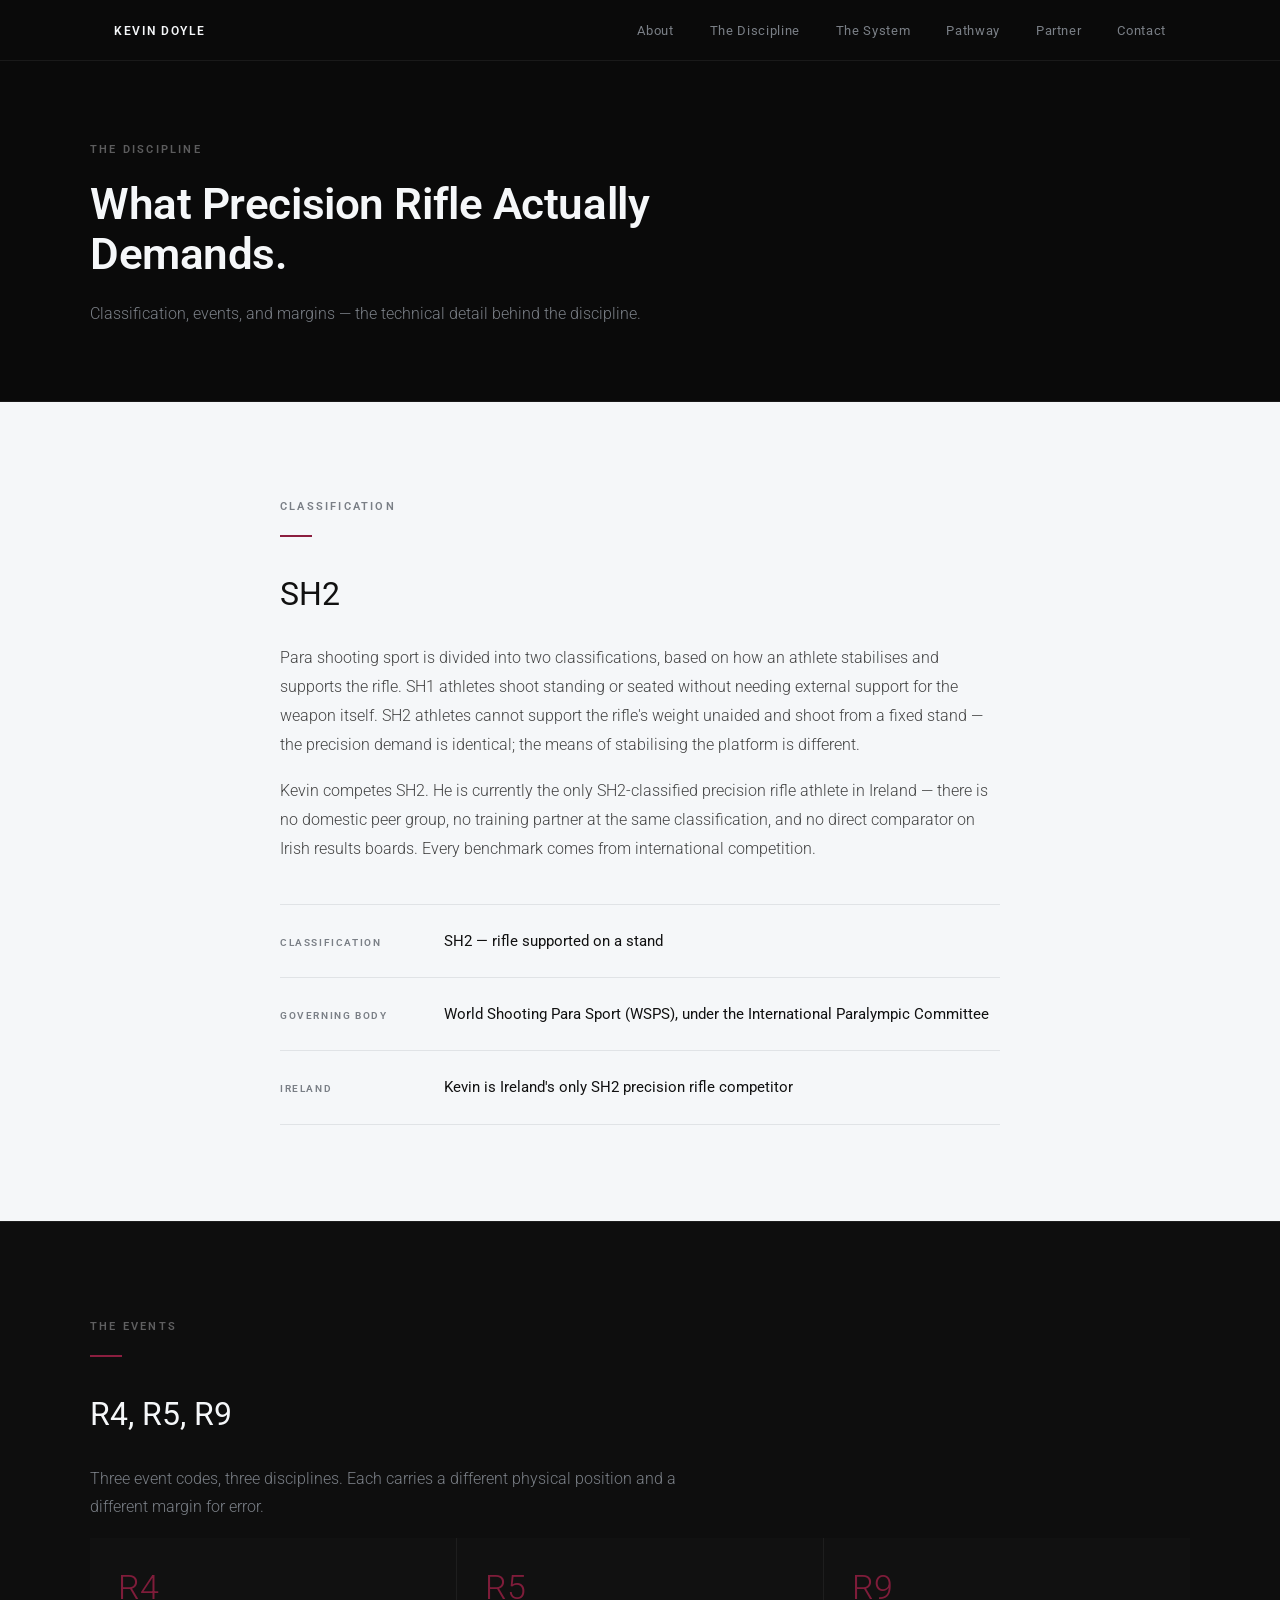
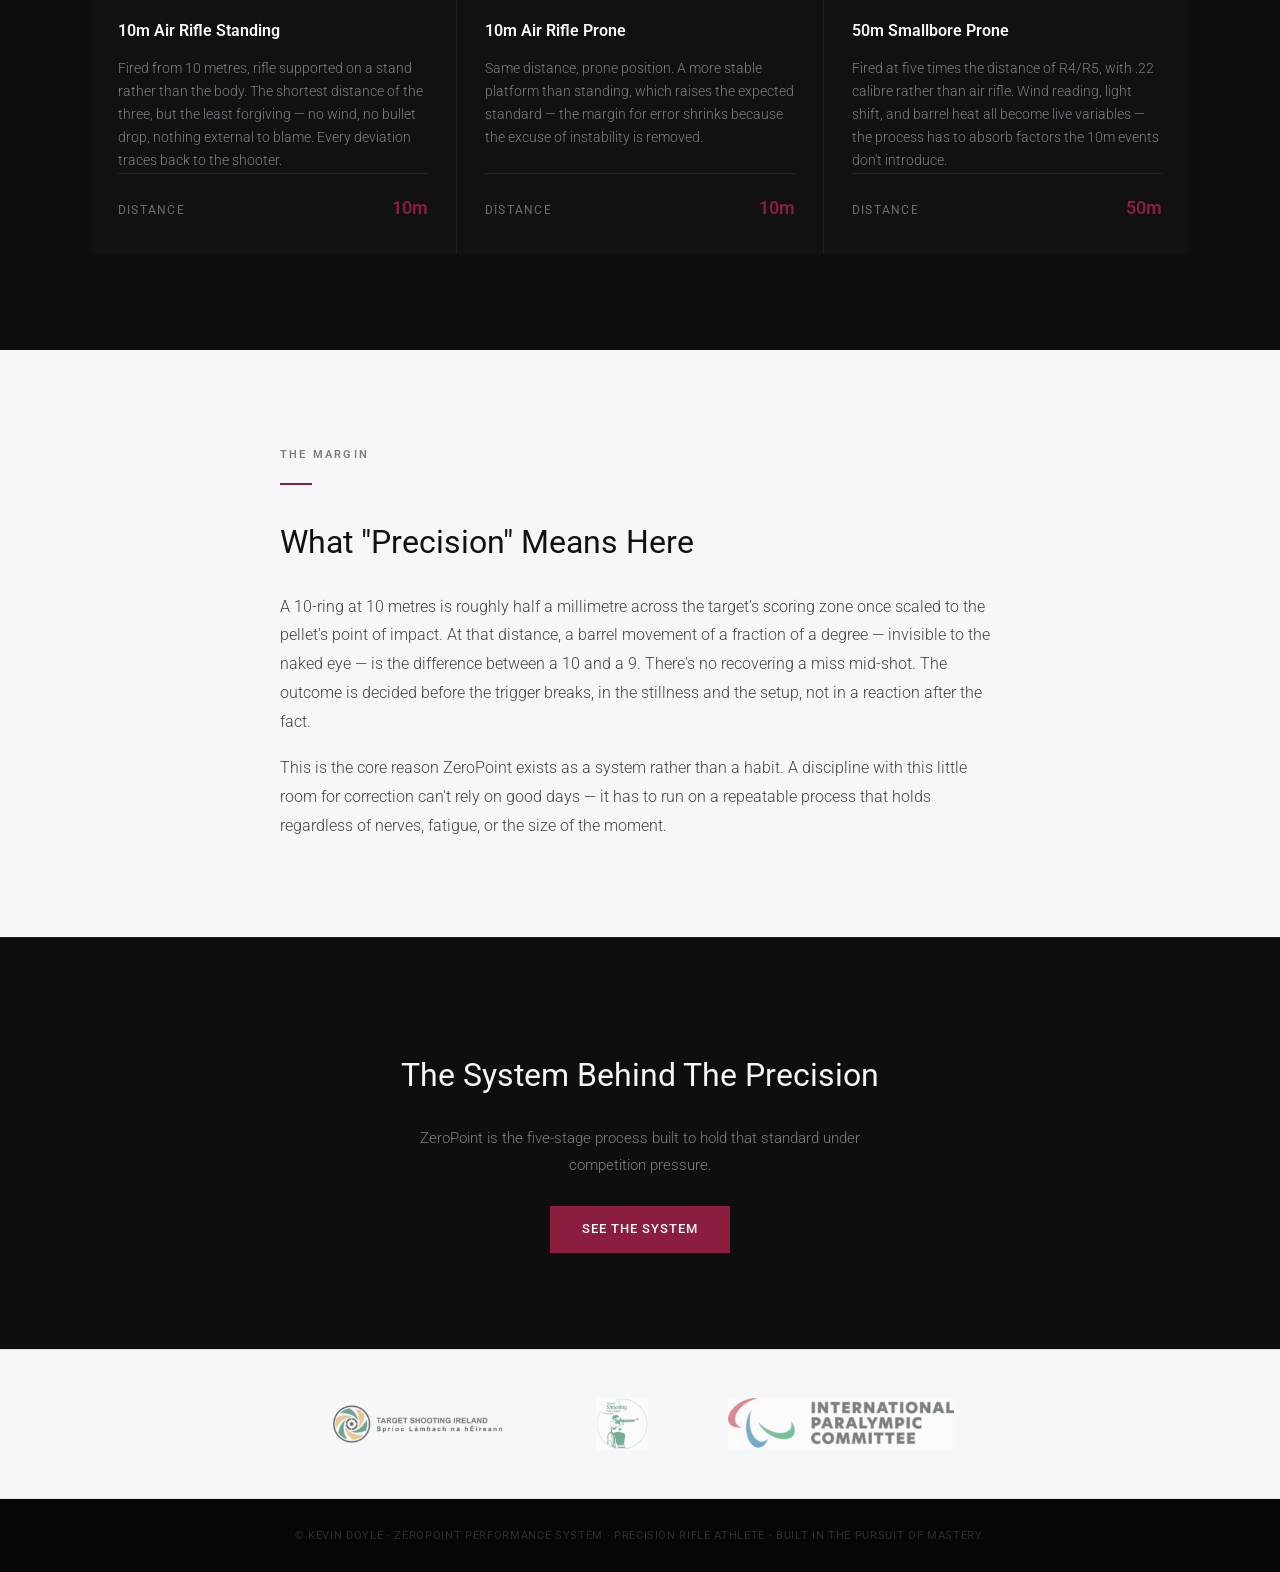
==== commit 93686b50: "Updated page load" ====
--- a/the-discipline.html
+++ b/the-discipline.html
@@ -28,20 +28,26 @@
     </script>
     <meta charset="UTF-8">
     <meta name="viewport" content="width=device-width, initial-scale=1">
-    <title>ZeroPoint OS | Kevin Doyle — The System Behind The Standard</title>
+    <title>The Discipline | Kevin Doyle — Precision Rifle Explained</title>
     <meta name="description"
-        content="ZeroPoint OS: the five-stage operating system behind repeatable performance under pressure. Built for competition. Built to transfer.">
-    <meta property="og:title" content="ZeroPoint OS | Kevin Doyle">
+        content="What SH2 classification means, what R4, R5 and R9 actually involve, and what a precision rifle event demands. A technical explainer for those new to the sport.">
+    <meta property="og:title" content="The Discipline | Kevin Doyle">
     <meta property="og:description"
-        content="The five-stage operating system behind repeatable performance under pressure.">
+        content="What precision rifle competition actually involves — classification, events, and demand.">
     <meta property="og:type" content="website">
     <meta property="og:image" content="https://kevindoyleparalympian.com/assets/img/Video-Lead-In-Image.webp">
-    <meta property="og:url" content="https://kevindoyleparalympian.com/zeropoint-os.html">
-    <link rel="canonical" href="https://kevindoyleparalympian.com/zeropoint-os.html">
+    <meta property="og:url" content="https://kevindoyleparalympian.com/the-discipline.html">
+    <link rel="canonical" href="https://kevindoyleparalympian.com/the-discipline.html">
     <link rel="preconnect" href="https://fonts.googleapis.com">
     <link rel="preconnect" href="https://fonts.gstatic.com" crossorigin>
-    <link href="https://fonts.googleapis.com/css2?family=Roboto:ital,wght@0,300;0,400;0,500;0,600;1,300&display=swap"
-        rel="stylesheet">
+    <link rel="preload"
+        href="https://fonts.googleapis.com/css2?family=Roboto:ital,wght@0,300;0,400;0,500;0,600;1,300&display=swap"
+        as="style" onload="this.onload=null;this.rel='stylesheet'">
+    <noscript>
+        <link
+            href="https://fonts.googleapis.com/css2?family=Roboto:ital,wght@0,300;0,400;0,500;0,600;1,300&display=swap"
+            rel="stylesheet">
+    </noscript>
     <link rel="stylesheet" href="assets/CSS/styles.css">
 
 </head>
@@ -67,193 +73,127 @@
         </div>
     </nav>
 
-    <!-- PAGE HERO -->
-    <section id="page-hero">
-        <div class="page-hero-inner">
-            <p class="eyebrow eyebrow--light">The System</p>
-            <h1 class="page-hero-title">ZeroPoint OS</h1>
-            <p class="page-hero-sub">Five stages. Not a training log — the operating system behind every shot, and
-                behind every repeatable standard under pressure.</p>
-        </div>
-    </section>
-
-    <!-- FRAMING -->
-    <section id="framing">
-        <div class="framing-inner">
-            <p class="framing-quote">"I was so far into the process, I had to be told I had finished."</p>
-            <p class="framing-body">ZeroPoint was built to solve one problem: performance that holds under pressure, on
-                demand, without relying on how the day feels. It was built on the range, tested at international
-                competition seven months after Kevin picked up the sport, and it applies with no material change to any
-                environment where the standard has to be repeatable — a trading floor, an operations room, a boardroom
-                under deadline.</p>
-        </div>
-    </section>
-
-    <!-- STAGE 01 -->
-    <section class="stage stage--darker">
-        <div class="stage-inner">
-            <p class="stage-num">01</p>
-            <div>
-                <h2 class="stage-title">Lock In The Outcome</h2>
-                <div class="stage-body">
-                    <p>The outcome is fixed before execution begins, and it's never adjusted midway. It's never softened
-                        if conditions get difficult. Once it's set, it doesn't move to accommodate how the moment feels.
-                    </p>
-                    <p>This applies at every level. The long-range outcome — LA 2028, qualification, a podium — is fixed
-                        and doesn't shift. At the level of a single shot, what's locked in isn't a score. It's the
-                        standard of execution itself: the perfect process, defined before the shot is taken, never
-                        chased or renegotiated afterward.</p>
+    <main>
+
+        <!-- PAGE HERO -->
+        <section id="page-hero">
+            <div class="page-hero-inner">
+                <p class="eyebrow eyebrow--light">The Discipline</p>
+                <h1 class="page-hero-title">What Precision Rifle Actually Demands.</h1>
+                <p class="page-hero-sub">Classification, events, and margins — the technical detail behind the
+                    discipline.</p>
+            </div>
+        </section>
+
+        <!-- CLASSIFICATION -->
+        <section class="content-section content-section--white">
+            <div class="content-inner content-inner--narrow">
+                <p class="eyebrow">Classification</p>
+                <div class="rule"></div>
+                <h2 class="section-title">SH2</h2>
+                <p class="body-text">Para shooting sport is divided into two classifications, based on how an athlete
+                    stabilises and supports the rifle. SH1 athletes shoot standing or seated without needing external
+                    support for the weapon itself. SH2 athletes cannot support the rifle's weight unaided and shoot from
+                    a fixed stand — the precision demand is identical; the means of stabilising the platform is
+                    different.</p>
+                <p class="body-text">Kevin competes SH2. He is currently the only SH2-classified precision rifle athlete
+                    in Ireland — there is no domestic peer group, no training partner at the same classification, and no
+                    direct comparator on Irish results boards. Every benchmark comes from international competition.</p>
+
+                <div style="margin-top: 2.5rem;">
+                    <div class="class-row">
+                        <span class="class-label">Classification</span>
+                        <span class="class-value">SH2 — rifle supported on a stand</span>
+                    </div>
+                    <div class="class-row">
+                        <span class="class-label">Governing Body</span>
+                        <span class="class-value">World Shooting Para Sport (WSPS), under the International Paralympic
+                            Committee</span>
+                    </div>
+                    <div class="class-row">
+                        <span class="class-label">Ireland</span>
+                        <span class="class-value">Kevin is Ireland's only SH2 precision rifle competitor</span>
+                    </div>
                 </div>
-                <div class="stage-apply">
-                    <span class="stage-apply-label">In Sport</span>
-                    <span class="stage-apply-body">The outcome — execution of the process without deviation — is locked
-                        in before the shot. The long-range outcome, a podium in Los Angeles, is fixed and never
-                        renegotiated.</span>
+            </div>
+        </section>
+
+        <!-- EVENTS: R4 / R5 / R9 -->
+        <section class="content-section content-section--dark">
+            <div class="content-inner">
+                <p class="eyebrow eyebrow--light">The Events</p>
+                <div class="rule"></div>
+                <h2 class="section-title" style="color: var(--cool-white);">R4, R5, R9</h2>
+                <p class="body-text" style="max-width: 640px; margin-bottom: 1rem;">Three event codes, three
+                    disciplines. Each carries a different physical position and a different margin for error.</p>
+
+                <div class="event-grid">
+                    <div class="event-card">
+                        <p class="event-card-code">R4</p>
+                        <h3 class="event-card-title">10m Air Rifle Standing</h3>
+                        <p class="event-card-body">Fired from 10 metres, rifle supported on a stand rather than the
+                            body. The shortest distance of the three, but the least forgiving — no wind, no bullet drop,
+                            nothing external to blame. Every deviation traces back to the shooter.</p>
+                        <div class="event-spec"><span>Distance</span><span>10m</span></div>
+                    </div>
+                    <div class="event-card">
+                        <p class="event-card-code">R5</p>
+                        <h3 class="event-card-title">10m Air Rifle Prone</h3>
+                        <p class="event-card-body">Same distance, prone position. A more stable platform than standing,
+                            which raises the expected standard — the margin for error shrinks because the excuse of
+                            instability is removed.</p>
+                        <div class="event-spec"><span>Distance</span><span>10m</span></div>
+                    </div>
+                    <div class="event-card">
+                        <p class="event-card-code">R9</p>
+                        <h3 class="event-card-title">50m Smallbore Prone</h3>
+                        <p class="event-card-body">Fired at five times the distance of R4/R5, with .22 calibre rather
+                            than air rifle. Wind reading, light shift, and barrel heat all become live variables — the
+                            process has to absorb factors the 10m events don't introduce.</p>
+                        <div class="event-spec"><span>Distance</span><span>50m</span></div>
+                    </div>
                 </div>
-                <div class="stage-apply">
-                    <span class="stage-apply-label">In Business</span>
-                    <span class="stage-apply-body">The deliverable and the bar for it are agreed before the project
-                        starts. The outcome doesn't change to meet the bar, and the bar doesn't change to meet the
-                        outcome.</span>
-                </div>
-            </div>
-        </div>
-    </section>
-
-    <!-- STAGE 02 -->
-    <section class="stage stage--dark">
-        <div class="stage-inner">
-            <p class="stage-num">02</p>
-            <div>
-                <h2 class="stage-title">Lock The Process</h2>
-                <div class="stage-body">
-                    <p>The method never changes under pressure. The same sequence, the same checks, the same preparation
-                        — run identically whether it's a training session or a Paralympic qualifier.</p>
-                    <p>Pressure creates the temptation to change something — grip tighter, rush the setup, skip a check
-                        that feels unnecessary in the moment. The process is designed precisely to remove that
-                        temptation as a live decision.</p>
-                </div>
-                <div class="stage-apply">
-                    <span class="stage-apply-label">In Sport</span>
-                    <span class="stage-apply-body">Every step of the shot process — whether it's shot one of a hundred
-                        in training or the final shot of a final — is the same.</span>
-                </div>
-                <div class="stage-apply">
-                    <span class="stage-apply-label">In Business</span>
-                    <span class="stage-apply-body">The process to deliver the locked-in outcome never changes. It runs
-                        the same every time — introduce variance, and you introduce different outcomes.</span>
-                </div>
-            </div>
-        </div>
-    </section>
-
-    <!-- STAGE 03 -->
-    <section class="stage stage--darker">
-        <div class="stage-inner">
-            <p class="stage-num">03</p>
-            <div>
-                <h2 class="stage-title">Control The Environment</h2>
-                <div class="stage-body">
-                    <p>Within a single shot, there is no shot before and no shot after — there is only this shot. Every
-                        element within it is controlled and executed the same way, every time, with no new steps
-                        introduced mid-process. While execution is taking place, there is no analysis — only execution.
-                        Review, analysis, and adjustment happen only between shots, never during one.</p>
-                    <p>This isn't about eliminating pressure. Pressure at international level is a constant, not a
-                        variable to be removed. It's about eliminating everything else — making sure nothing beatable is
-                        left to chance, so the process holds up under the testing of international pressure.</p>
-                </div>
-                <div class="stage-apply">
-                    <span class="stage-apply-label">In Sport</span>
-                    <span class="stage-apply-body">Every element within the shot is executed the same way, every time.
-                        Nothing is analysed or changed mid-shot — only between shots.</span>
-                </div>
-                <div class="stage-apply">
-                    <span class="stage-apply-label">In Business</span>
-                    <span class="stage-apply-body">The agreed process runs without new steps introduced mid-delivery.
-                        Performance can't be analysed if new elements keep being added — critique happens during
-                        validation, before execution starts, not while it's running.</span>
-                </div>
-            </div>
-        </div>
-    </section>
-
-    <!-- STAGE 04 -->
-    <section class="stage stage--dark">
-        <div class="stage-inner">
-            <p class="stage-num">04</p>
-            <div>
-                <h2 class="stage-title">Feedback Loops</h2>
-                <div class="stage-body">
-                    <p>Every shot is measured and reviewed — not judged on feel, but on data. What the sight picture
-                        showed, what the shot group revealed, what changed between each shot.</p>
-                    <p>Feedback stays on the data, not on emotion or external noise — crowd, heat, conditions. Only
-                        information relevant to improving the next shot is entertained. Training and practice are
-                        treated differently: training is where variables are tested and measured; practice is pure
-                        execution, with no analysis running alongside it.</p>
-                </div>
-                <div class="stage-apply">
-                    <span class="stage-apply-label">In Sport</span>
-                    <span class="stage-apply-body">SCATT trace data reviewed after every training session — hold,
-                        trigger timing, and stability tracked shot by shot. In practice, there is no analysis running —
-                        only execution.</span>
-                </div>
-                <div class="stage-apply">
-                    <span class="stage-apply-label">In Business</span>
-                    <span class="stage-apply-body">Feedback stays on what's needed to hit the deadline, not on who got
-                        it wrong. There's no hierarchy in the discussion — everyone is focused on the problem, not on
-                        blame.</span>
-                </div>
-            </div>
-        </div>
-    </section>
-
-    <!-- STAGE 05 -->
-    <section class="stage stage--darker">
-        <div class="stage-inner">
-            <p class="stage-num">05</p>
-            <div>
-                <h2 class="stage-title">100% Accountability</h2>
-                <div class="stage-body">
-                    <p>Full ownership of every result, always. No external explanation for a missed standard — wind, a
-                        bad night's sleep, a difficult range — is accepted as the final word on why a result fell short.
-                    </p>
-                    <p>This is the stage that closes the loop. A missed score is reviewed only in terms of how to close
-                        the gap — never attributed to bad luck or conditions. The priority isn't refining what's already
-                        strong; it's raising what's falling short.</p>
-                </div>
-                <div class="stage-apply">
-                    <span class="stage-apply-label">In Sport</span>
-                    <span class="stage-apply-body">A missed score is reviewed only as a process gap to close — the
-                        priority is raising the weakest shots, not polishing the strongest ones.</span>
-                </div>
-                <div class="stage-apply">
-                    <span class="stage-apply-label">In Business</span>
-                    <span class="stage-apply-body">Missed targets are owned by the team responsible for the process, and
-                        the process is corrected — not the story around it.</span>
-                </div>
-            </div>
-        </div>
-    </section>
-
-    <!-- SUMMARY / CTA -->
-    <section id="summary">
-        <div class="summary-inner">
-            <p class="eyebrow">The Result</p>
-            <div class="rule" style="margin-left: auto; margin-right: auto;"></div>
-            <h2 class="summary-title">A System Built To Repeat, Not To Peak.</h2>
-            <p class="summary-body">ZeroPoint isn't a plan for a good day. It's built to produce the same standard on
-                the days that don't feel good — which is the only standard that means anything under competition
-                pressure, or under any pressure.</p>
-            <a href="index.html#partner" class="btn btn-primary">Partner The Process</a>
-        </div>
-    </section>
-
-    <!-- LOGO BAND -->
+            </div>
+        </section>
+
+        <!-- WHAT THE MARGIN ACTUALLY MEANS -->
+        <section class="content-section content-section--white">
+            <div class="content-inner content-inner--narrow">
+                <p class="eyebrow">The Margin</p>
+                <div class="rule"></div>
+                <h2 class="section-title">What "Precision" Means Here</h2>
+                <p class="body-text">A 10-ring at 10 metres is roughly half a millimetre across the target's scoring
+                    zone once scaled to the pellet's point of impact. At that distance, a barrel movement of a fraction
+                    of a degree — invisible to the naked eye — is the difference between a 10 and a 9. There's no
+                    recovering a miss mid-shot. The outcome is decided before the trigger breaks, in the stillness and
+                    the setup, not in a reaction after the fact.</p>
+                <p class="body-text">This is the core reason ZeroPoint exists as a system rather than a habit. A
+                    discipline with this little room for correction can't rely on good days — it has to run on a
+                    repeatable process that holds regardless of nerves, fatigue, or the size of the moment.</p>
+            </div>
+        </section>
+
+        <!-- CTA -->
+        <section class="content-section content-section--dark">
+            <div class="content-inner cta-band">
+                <h2 class="section-title" style="color: var(--cool-white);">The System Behind The Precision</h2>
+                <p class="cta-text">ZeroPoint is the five-stage process built to hold that standard under competition
+                    pressure.</p>
+                <a href="zeropoint-os.html" class="btn btn-primary">See The System</a>
+            </div>
+        </section>
+
+        <!-- LOGO BAND -->
+    </main>
+
     <div class="logo-band">
         <div class="logo-band-inner">
-            <img src="assets/img/Target-Shooting-Ireland_Final_300-300x82.png" alt="Target Shooting Ireland">
-            <img src="assets/img/world-shooting-para-sports-300x300.jpg" alt="World Shooting Para Sport">
-            <img src="assets/img/ipc-300x69.png" alt="International Paralympic Committee">
+            <img src="assets/img/Target-Shooting-Ireland_Final_300-300x82.png" alt="Target Shooting Ireland" width="300"
+                height="82" loading="lazy">
+            <img src="assets/img/world-shooting-para-sports-300x300.jpg" alt="World Shooting Para Sport" width="300"
+                height="300" loading="lazy">
+            <img src="assets/img/ipc-300x69.png" alt="International Paralympic Committee" width="300" height="69"
+                loading="lazy">
         </div>
     </div>
 
